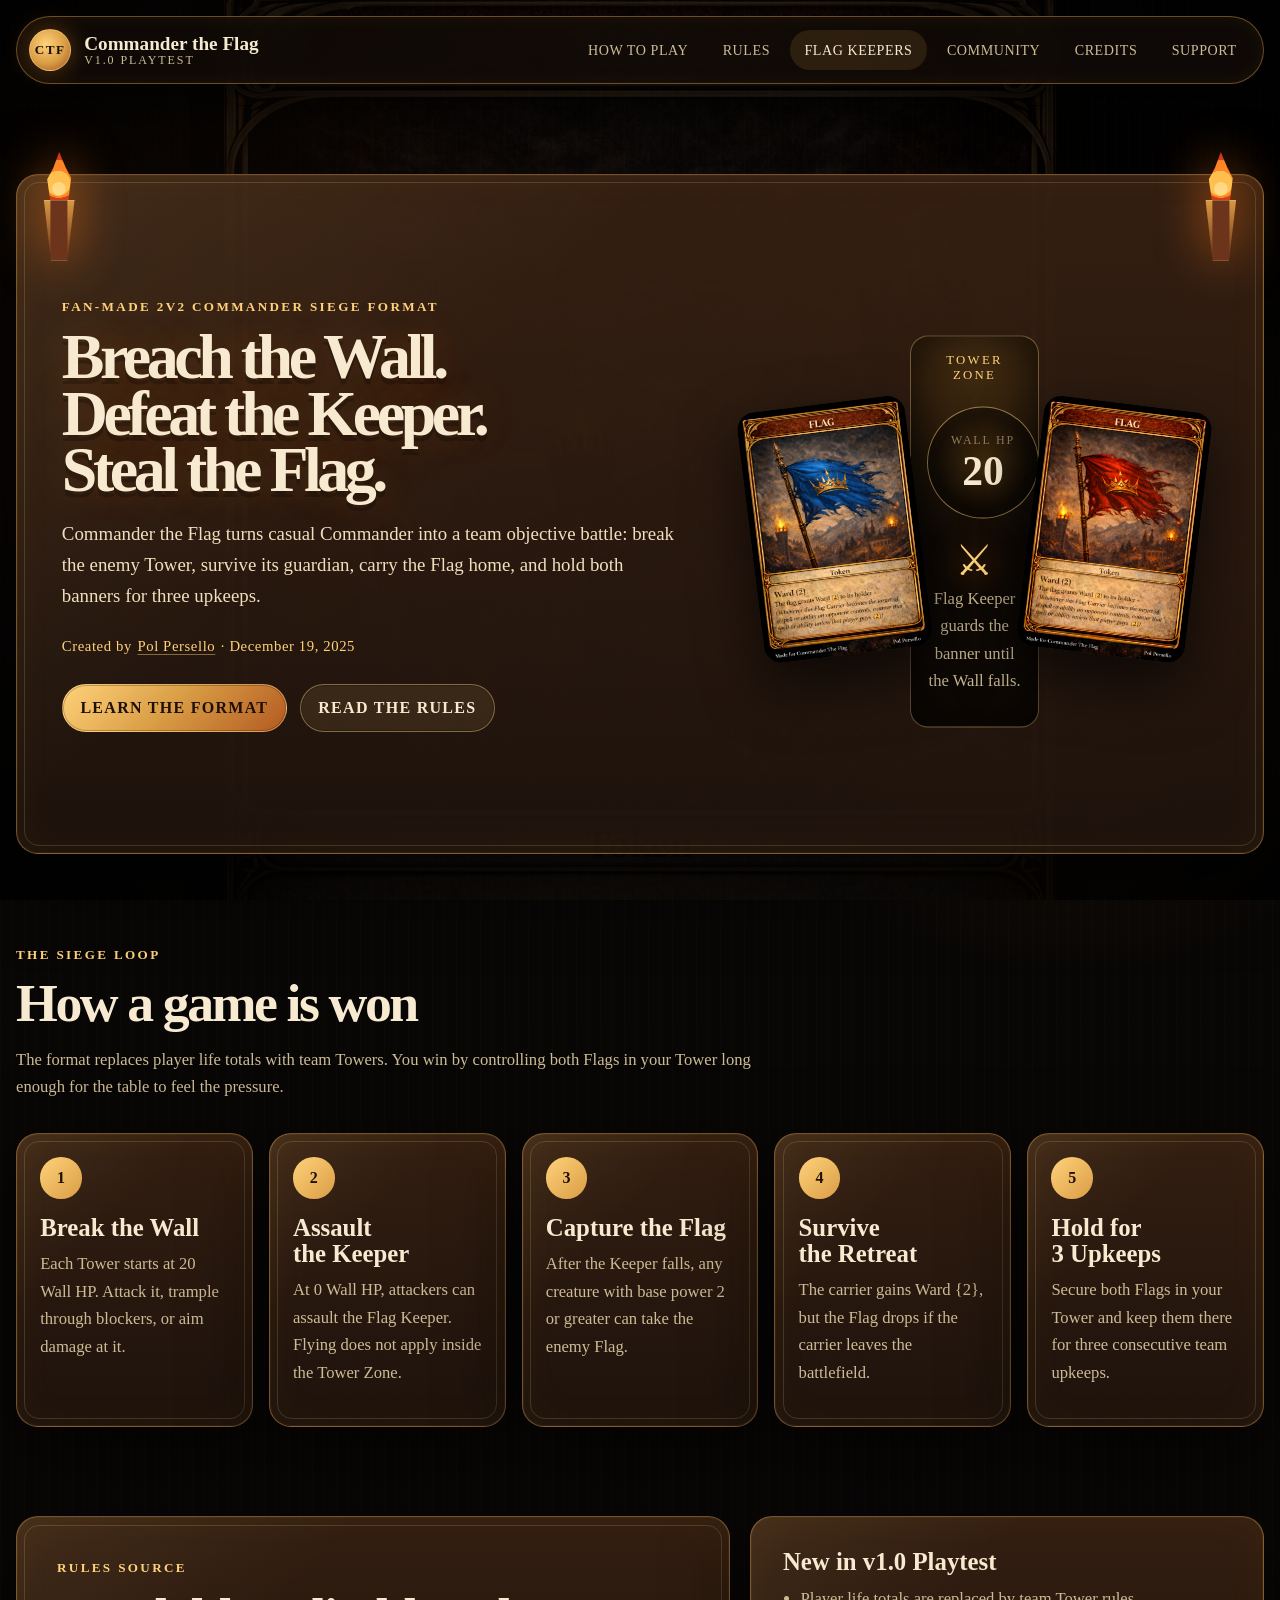
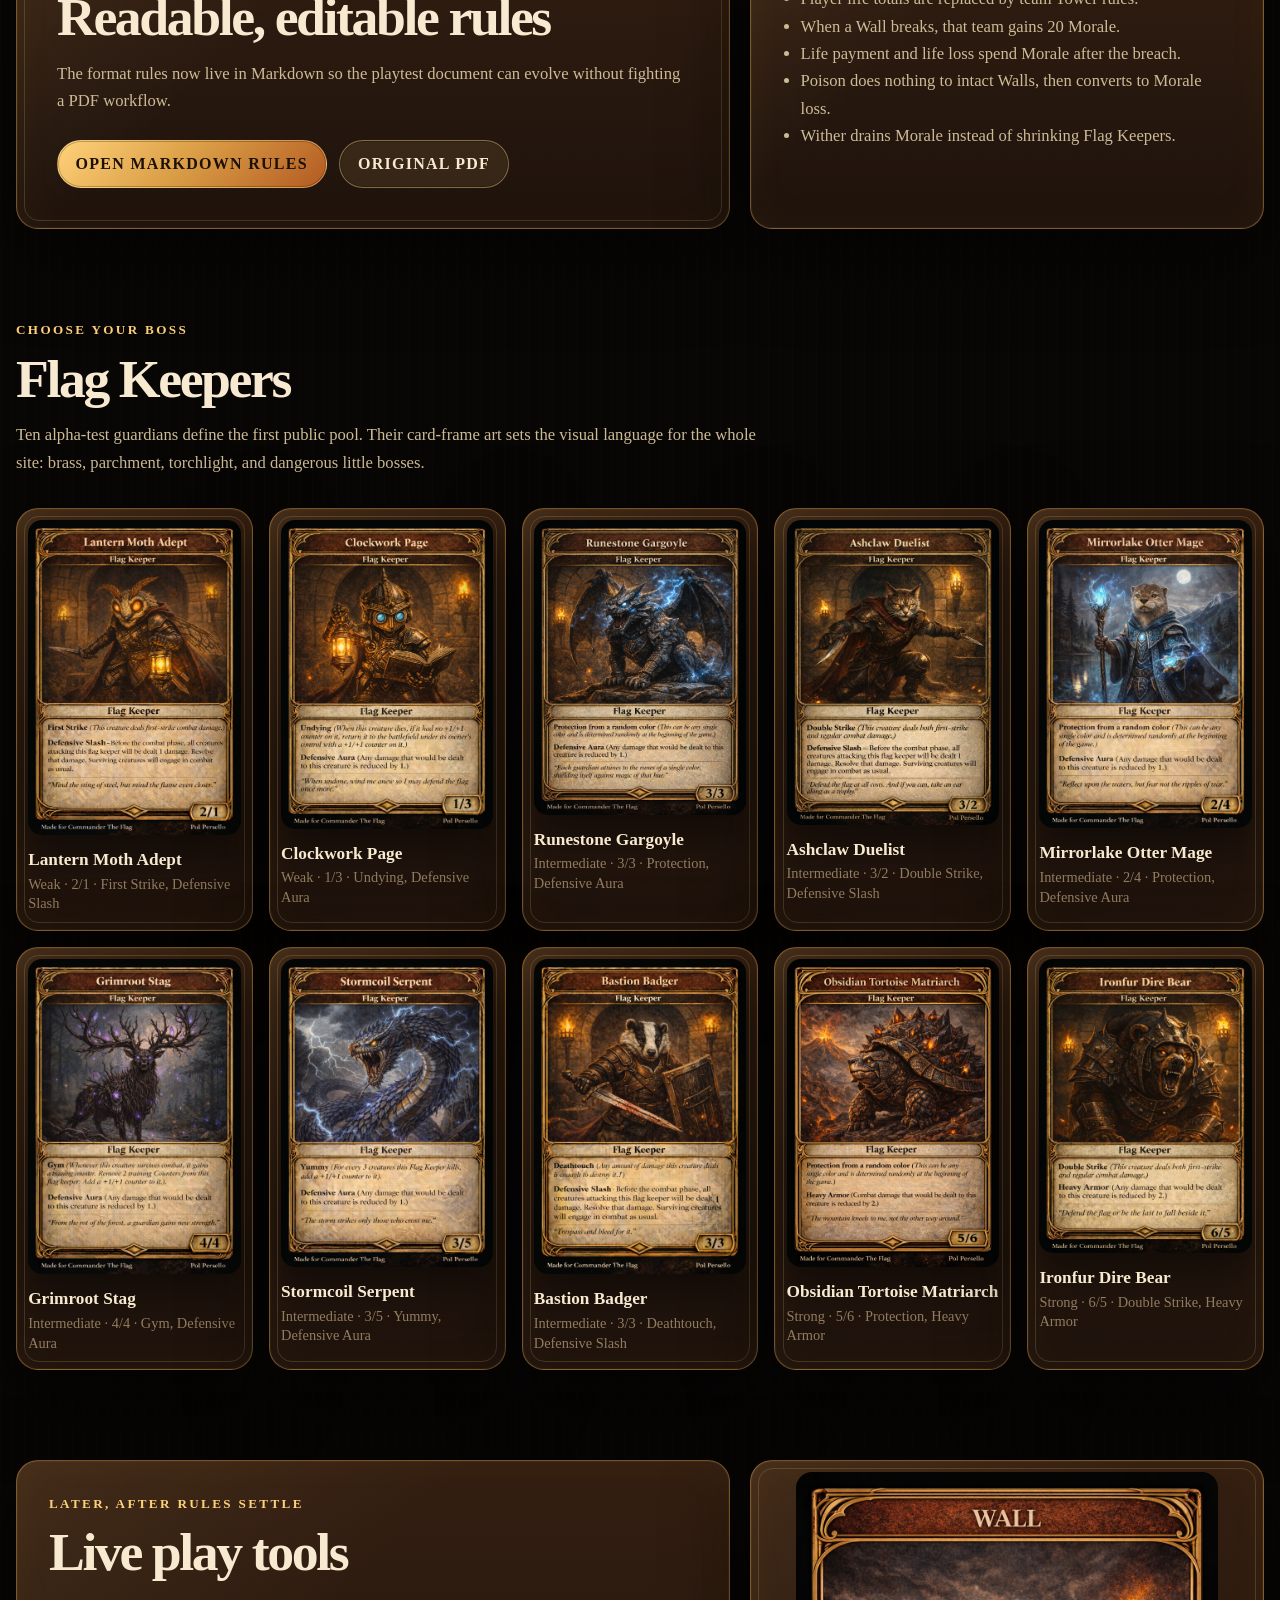
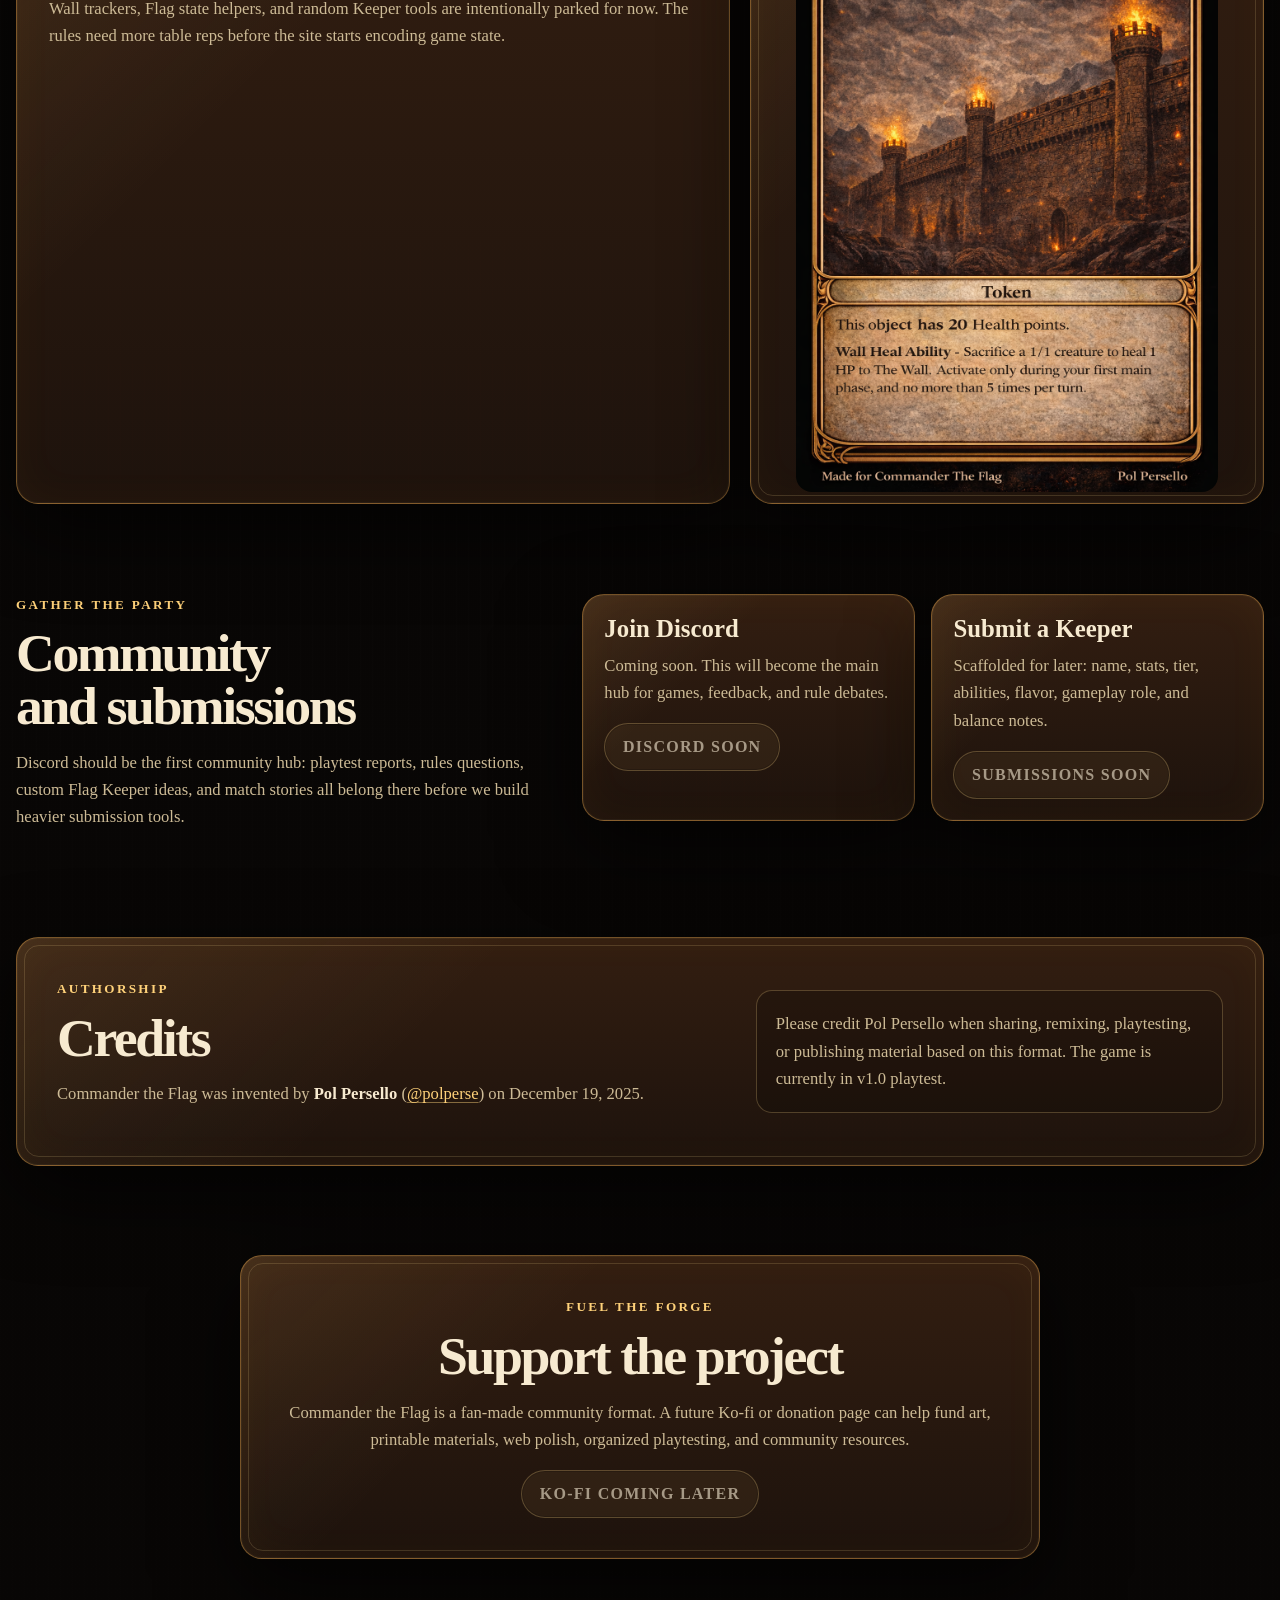
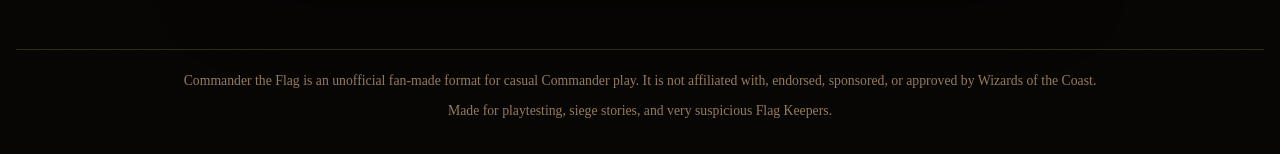
==== index.html @ e8c2be8b "Create Commander the Flag website Add the initial static site, editable playtest rules, and Flag Kee" ====
<!doctype html>
<html lang="en">
  <head>
    <meta charset="utf-8" />
    <meta name="viewport" content="width=device-width, initial-scale=1" />
    <meta
      name="description"
      content="Commander the Flag is a fan-made 2v2 Commander variant about breaching towers, defeating Flag Keepers, and stealing the enemy flag."
    />
    <meta name="author" content="Pol Persello" />
    <title>Commander the Flag</title>
    <link rel="stylesheet" href="styles.css" />
    <script type="application/ld+json">
      {
        "@context": "https://schema.org",
        "@type": "CreativeWork",
        "name": "Commander the Flag",
        "creator": {
          "@type": "Person",
          "name": "Pol Persello",
          "sameAs": "https://twitter.com/polperse"
        },
        "dateCreated": "2025-12-19",
        "description": "A fan-made 2v2 Commander variant about breaching towers, defeating Flag Keepers, and stealing the enemy flag."
      }
    </script>
  </head>
  <body>
    <div class="torch torch-left" aria-hidden="true">
      <span class="flame"></span>
      <span class="sconce"></span>
    </div>
    <div class="torch torch-right" aria-hidden="true">
      <span class="flame"></span>
      <span class="sconce"></span>
    </div>
    <div class="embers" aria-hidden="true">
      <span></span>
      <span></span>
      <span></span>
      <span></span>
      <span></span>
      <span></span>
    </div>

    <header class="site-header">
      <a class="brand" href="#top" aria-label="Commander the Flag home">
        <span class="brand-mark">CTF</span>
        <span>
          <strong>Commander the Flag</strong>
          <small>v1.0 Playtest</small>
        </span>
      </a>

      <button class="nav-toggle" type="button" aria-expanded="false" aria-controls="site-nav">
        Menu
      </button>

      <nav id="site-nav" class="site-nav" aria-label="Primary navigation">
        <a href="#how-to-play">How to Play</a>
        <a href="#rules">Rules</a>
        <a href="#keepers">Flag Keepers</a>
        <a href="#community">Community</a>
        <a href="#credits">Credits</a>
        <a href="#support">Support</a>
      </nav>
    </header>

    <main id="top">
      <section class="hero section-frame">
        <div class="hero-copy">
          <p class="eyebrow">Fan-made 2v2 Commander siege format</p>
          <h1>
            <span>Breach the Wall.</span>
            <span>Defeat the Keeper.</span>
            <span>Steal the Flag.</span>
          </h1>
          <p class="hero-lede">
            Commander the Flag turns casual Commander into a team objective battle:
            break the enemy Tower, survive its guardian, carry the Flag home, and
            hold both banners for three upkeeps.
          </p>
          <p class="hero-credit">
            Created by <a href="https://twitter.com/polperse">Pol Persello</a> · December 19, 2025
          </p>
          <div class="hero-actions">
            <a class="button primary" href="#how-to-play">Learn the Format</a>
            <a class="button" href="COMMANDER_THE_FLAG_RULES.md">Read the Rules</a>
          </div>
        </div>

        <div class="hero-table" aria-label="Commander the Flag table overview">
          <div class="flag-card blue">
            <img src="flag-keepers/Blue%20Flag.png" alt="Blue team flag token" />
          </div>
          <div class="tower-board">
            <span class="label">Tower Zone</span>
            <div class="wall-meter">
              <span>Wall HP</span>
              <strong>20</strong>
            </div>
            <div class="sigil">⚔</div>
            <p>Flag Keeper guards the banner until the Wall falls.</p>
          </div>
          <div class="flag-card red">
            <img src="flag-keepers/Red%20Flag.png" alt="Red team flag token" />
          </div>
        </div>
      </section>

      <section id="how-to-play" class="content-section">
        <div class="section-heading">
          <p class="eyebrow">The siege loop</p>
          <h2>How a game is won</h2>
          <p>
            The format replaces player life totals with team Towers. You win by
            controlling both Flags in your Tower long enough for the table to feel the pressure.
          </p>
        </div>

        <div class="quest-steps">
          <article>
            <span>1</span>
            <h3>Break the Wall</h3>
            <p>Each Tower starts at 20 Wall HP. Attack it, trample through blockers, or aim damage at it.</p>
          </article>
          <article>
            <span>2</span>
            <h3>Assault the Keeper</h3>
            <p>At 0 Wall HP, attackers can assault the Flag Keeper. Flying does not apply inside the Tower Zone.</p>
          </article>
          <article>
            <span>3</span>
            <h3>Capture the Flag</h3>
            <p>After the Keeper falls, any creature with base power 2 or greater can take the enemy Flag.</p>
          </article>
          <article>
            <span>4</span>
            <h3>Survive the Retreat</h3>
            <p>The carrier gains Ward {2}, but the Flag drops if the carrier leaves the battlefield.</p>
          </article>
          <article>
            <span>5</span>
            <h3>Hold for 3 Upkeeps</h3>
            <p>Secure both Flags in your Tower and keep them there for three consecutive team upkeeps.</p>
          </article>
        </div>
      </section>

      <section id="rules" class="content-section split-section">
        <div class="rules-panel section-frame">
          <p class="eyebrow">Rules source</p>
          <h2>Readable, editable rules</h2>
          <p>
            The format rules now live in Markdown so the playtest document can evolve without
            fighting a PDF workflow.
          </p>
          <div class="rule-links">
            <a class="button primary" href="COMMANDER_THE_FLAG_RULES.md">Open Markdown Rules</a>
            <a class="button" href="Commander_de_Flag_Reglamento_Oficial.docx.pdf">Original PDF</a>
          </div>
        </div>

        <div class="morale-panel">
          <h3>New in v1.0 Playtest</h3>
          <ul>
            <li>Player life totals are replaced by team Tower rules.</li>
            <li>When a Wall breaks, that team gains 20 Morale.</li>
            <li>Life payment and life loss spend Morale after the breach.</li>
            <li>Poison does nothing to intact Walls, then converts to Morale loss.</li>
            <li>Wither drains Morale instead of shrinking Flag Keepers.</li>
          </ul>
        </div>
      </section>

      <section id="keepers" class="content-section">
        <div class="section-heading">
          <p class="eyebrow">Choose your boss</p>
          <h2>Flag Keepers</h2>
          <p>
            Ten alpha-test guardians define the first public pool. Their card-frame art sets the visual
            language for the whole site: brass, parchment, torchlight, and dangerous little bosses.
          </p>
        </div>

        <div class="keeper-grid">
          <article class="keeper-card">
            <img src="flag-keepers/Lantern%20Moth.png" alt="Lantern Moth Adept card" />
            <h3>Lantern Moth Adept</h3>
            <p>Weak · 2/1 · First Strike, Defensive Slash</p>
          </article>
          <article class="keeper-card">
            <img src="flag-keepers/Clockwork%20Page.png" alt="Clockwork Page card" />
            <h3>Clockwork Page</h3>
            <p>Weak · 1/3 · Undying, Defensive Aura</p>
          </article>
          <article class="keeper-card">
            <img src="flag-keepers/Runestone%20Gargoyle.png" alt="Runestone Gargoyle card" />
            <h3>Runestone Gargoyle</h3>
            <p>Intermediate · 3/3 · Protection, Defensive Aura</p>
          </article>
          <article class="keeper-card">
            <img src="flag-keepers/Ashclaw%20Duelist.png" alt="Ashclaw Duelist card" />
            <h3>Ashclaw Duelist</h3>
            <p>Intermediate · 3/2 · Double Strike, Defensive Slash</p>
          </article>
          <article class="keeper-card">
            <img src="flag-keepers/Otter%20Mage.png" alt="Mirrorlake Otter Mage card" />
            <h3>Mirrorlake Otter Mage</h3>
            <p>Intermediate · 2/4 · Protection, Defensive Aura</p>
          </article>
          <article class="keeper-card">
            <img src="flag-keepers/Grimroot%20Stag.png" alt="Grimroot Stag card" />
            <h3>Grimroot Stag</h3>
            <p>Intermediate · 4/4 · Gym, Defensive Aura</p>
          </article>
          <article class="keeper-card">
            <img src="flag-keepers/Stormcoil%20Serpent.png" alt="Stormcoil Serpent card" />
            <h3>Stormcoil Serpent</h3>
            <p>Intermediate · 3/5 · Yummy, Defensive Aura</p>
          </article>
          <article class="keeper-card">
            <img src="flag-keepers/bastion%20Badger.png" alt="Bastion Badger card" />
            <h3>Bastion Badger</h3>
            <p>Intermediate · 3/3 · Deathtouch, Defensive Slash</p>
          </article>
          <article class="keeper-card">
            <img src="flag-keepers/Obsidian%20Tortoise.png" alt="Obsidian Tortoise Matriarch card" />
            <h3>Obsidian Tortoise Matriarch</h3>
            <p>Strong · 5/6 · Protection, Heavy Armor</p>
          </article>
          <article class="keeper-card">
            <img src="flag-keepers/Ironfur%20Bear.png" alt="Ironfur Dire Bear card" />
            <h3>Ironfur Dire Bear</h3>
            <p>Strong · 6/5 · Double Strike, Heavy Armor</p>
          </article>
        </div>
      </section>

      <section class="content-section split-section">
        <div class="coming-soon">
          <p class="eyebrow">Later, after rules settle</p>
          <h2>Live play tools</h2>
          <p>
            Wall trackers, Flag state helpers, and random Keeper tools are intentionally parked for
            now. The rules need more table reps before the site starts encoding game state.
          </p>
        </div>

        <div class="wall-art section-frame">
          <img src="flag-keepers/The%20Wall%20(print%202).png" alt="Wall token card" />
        </div>
      </section>

      <section id="community" class="content-section community-section">
        <div>
          <p class="eyebrow">Gather the party</p>
          <h2>Community and submissions</h2>
          <p>
            Discord should be the first community hub: playtest reports, rules questions, custom
            Flag Keeper ideas, and match stories all belong there before we build heavier submission tools.
          </p>
        </div>
        <div class="community-cards">
          <article>
            <h3>Join Discord</h3>
            <p>Coming soon. This will become the main hub for games, feedback, and rule debates.</p>
            <a class="button disabled" href="#" aria-disabled="true">Discord Soon</a>
          </article>
          <article>
            <h3>Submit a Keeper</h3>
            <p>Scaffolded for later: name, stats, tier, abilities, flavor, gameplay role, and balance notes.</p>
            <a class="button disabled" href="#" aria-disabled="true">Submissions Soon</a>
          </article>
        </div>
      </section>

      <section id="credits" class="content-section credits-section section-frame">
        <div>
          <p class="eyebrow">Authorship</p>
          <h2>Credits</h2>
          <p>
            Commander the Flag was invented by <strong>Pol Persello</strong>
            (<a href="https://twitter.com/polperse">@polperse</a>) on
            <time datetime="2025-12-19">December 19, 2025</time>.
          </p>
        </div>
        <p class="credit-note">
          Please credit Pol Persello when sharing, remixing, playtesting, or publishing material
          based on this format. The game is currently in v1.0 playtest.
        </p>
      </section>

      <section id="support" class="content-section support-section section-frame">
        <p class="eyebrow">Fuel the forge</p>
        <h2>Support the project</h2>
        <p>
          Commander the Flag is a fan-made community format. A future Ko-fi or donation page can help
          fund art, printable materials, web polish, organized playtesting, and community resources.
        </p>
        <a class="button disabled" href="#" aria-disabled="true">Ko-fi Coming Later</a>
      </section>
    </main>

    <footer class="site-footer">
      <p>
        Commander the Flag is an unofficial fan-made format for casual Commander play. It is not
        affiliated with, endorsed, sponsored, or approved by Wizards of the Coast.
      </p>
      <p>Made for playtesting, siege stories, and very suspicious Flag Keepers.</p>
    </footer>

    <script src="script.js"></script>
  </body>
</html>
---- styles.css ----
:root {
  color-scheme: dark;
  --bg: #090706;
  --bg-2: #160e0a;
  --ink: #f7ead0;
  --muted: #cdbb96;
  --faded: #917c5f;
  --gold: #d99d45;
  --gold-bright: #ffd27a;
  --copper: #9c4c22;
  --red: #9d1d18;
  --blue: #175493;
  --panel: rgba(33, 21, 14, 0.88);
  --panel-strong: rgba(54, 32, 18, 0.94);
  --line: rgba(236, 169, 77, 0.42);
  --shadow: rgba(0, 0, 0, 0.68);
  --radius: 22px;
  --max: 1280px;
}

* {
  box-sizing: border-box;
}

html {
  scroll-behavior: smooth;
}

body {
  margin: 0;
  min-height: 100vh;
  color: var(--ink);
  font-family:
    Georgia,
    "Times New Roman",
    serif;
  background:
    radial-gradient(circle at 18% 8%, rgba(171, 76, 24, 0.2), transparent 28rem),
    radial-gradient(circle at 84% 12%, rgba(244, 144, 35, 0.15), transparent 24rem),
    linear-gradient(180deg, rgba(8, 6, 5, 0.28), rgba(8, 6, 5, 0.94)),
    repeating-linear-gradient(
      90deg,
      rgba(255, 255, 255, 0.025) 0,
      rgba(255, 255, 255, 0.025) 1px,
      transparent 1px,
      transparent 12px
    ),
    var(--bg);
  overflow-x: hidden;
}

body::before {
  position: fixed;
  inset: 0;
  z-index: -3;
  pointer-events: none;
  content: "";
  background:
    linear-gradient(rgba(0, 0, 0, 0.4), rgba(0, 0, 0, 0.72)),
    url("flag-keepers/The%20Wall%20(print%202).png") center 12% / min(900px, 130vw) auto no-repeat;
  filter: saturate(0.75) contrast(1.1);
  opacity: 0.36;
}

body::after {
  position: fixed;
  inset: 0;
  z-index: -1;
  pointer-events: none;
  content: "";
  background:
    radial-gradient(circle at center, transparent 0, rgba(0, 0, 0, 0.15) 42%, rgba(0, 0, 0, 0.75) 100%),
    linear-gradient(transparent 0 96%, rgba(255, 188, 91, 0.03) 96% 100%);
  background-size: auto, 100% 7px;
  mix-blend-mode: multiply;
}

a {
  color: inherit;
}

img {
  display: block;
  max-width: 100%;
}

.site-header {
  position: sticky;
  top: 0;
  z-index: 20;
  display: flex;
  align-items: center;
  justify-content: space-between;
  gap: 1rem;
  width: min(var(--max), calc(100% - 2rem));
  margin: 1rem auto 0;
  padding: 0.75rem;
  border: 1px solid var(--line);
  border-radius: 999px;
  background: rgba(18, 11, 8, 0.82);
  box-shadow: 0 18px 55px var(--shadow), inset 0 0 18px rgba(255, 199, 101, 0.06);
  backdrop-filter: blur(16px);
}

.brand {
  display: inline-flex;
  align-items: center;
  gap: 0.8rem;
  min-width: max-content;
  text-decoration: none;
}

.brand-mark {
  display: grid;
  width: 2.65rem;
  height: 2.65rem;
  place-items: center;
  border: 1px solid rgba(255, 216, 132, 0.55);
  border-radius: 50%;
  color: #1b0e08;
  font-size: 0.82rem;
  font-weight: 900;
  letter-spacing: 0.12em;
  background: radial-gradient(circle at 40% 35%, var(--gold-bright), var(--gold) 55%, var(--copper));
  box-shadow: 0 0 22px rgba(232, 137, 35, 0.38);
}

.brand strong,
.brand small {
  display: block;
  line-height: 1.1;
}

.brand strong {
  font-size: clamp(1rem, 2vw, 1.2rem);
}

.brand small {
  color: var(--muted);
  font-size: 0.75rem;
  letter-spacing: 0.16em;
  text-transform: uppercase;
}

.site-nav {
  display: flex;
  align-items: center;
  gap: 0.35rem;
}

.site-nav a {
  padding: 0.72rem 0.9rem;
  border-radius: 999px;
  color: var(--muted);
  font-size: 0.88rem;
  letter-spacing: 0.04em;
  text-decoration: none;
  text-transform: uppercase;
  transition: 160ms ease;
}

.site-nav a:hover,
.site-nav a.is-active {
  color: var(--ink);
  background: rgba(217, 157, 69, 0.14);
}

.nav-toggle {
  display: none;
  border: 1px solid var(--line);
  border-radius: 999px;
  color: var(--ink);
  font: inherit;
  background: rgba(217, 157, 69, 0.12);
}

main {
  width: min(var(--max), calc(100% - 2rem));
  margin: 0 auto;
}

.content-section,
.hero {
  margin: clamp(3rem, 7vw, 6rem) 0;
}

.section-frame,
.keeper-card,
.quest-steps article,
.morale-panel,
.coming-soon,
.community-cards article {
  position: relative;
  border: 1px solid var(--line);
  border-radius: var(--radius);
  background:
    linear-gradient(135deg, rgba(255, 211, 132, 0.08), transparent 34%),
    linear-gradient(180deg, var(--panel-strong), var(--panel));
  box-shadow:
    0 26px 80px var(--shadow),
    inset 0 0 0 1px rgba(255, 243, 203, 0.04),
    inset 0 0 45px rgba(255, 166, 48, 0.04);
}

.section-frame::before,
.keeper-card::before,
.quest-steps article::before {
  position: absolute;
  inset: 0.45rem;
  pointer-events: none;
  content: "";
  border: 1px solid rgba(255, 220, 151, 0.16);
  border-radius: calc(var(--radius) - 0.45rem);
}

.hero {
  display: grid;
  grid-template-columns: minmax(0, 1.04fr) minmax(360px, 0.82fr);
  gap: clamp(2rem, 4vw, 3.25rem);
  min-height: min(680px, calc(100svh - 8rem));
  align-items: center;
  padding: clamp(1.5rem, 3.5vw, 3rem);
  overflow: hidden;
}

.eyebrow {
  margin: 0 0 0.75rem;
  color: var(--gold-bright);
  font-size: 0.82rem;
  font-weight: 700;
  letter-spacing: 0.18em;
  text-transform: uppercase;
}

h1,
h2,
h3,
p {
  margin-top: 0;
}

h1,
h2,
h3 {
  text-wrap: balance;
}

h1 {
  margin-bottom: 1.25rem;
  font-size: clamp(3.25rem, 5vw, 5.5rem);
  line-height: 0.88;
  letter-spacing: -0.07em;
  text-shadow: 0 6px 0 rgba(0, 0, 0, 0.22), 0 0 42px rgba(244, 132, 39, 0.22);
}

h1 span {
  display: block;
}

h2 {
  margin-bottom: 1rem;
  font-size: clamp(2rem, 4.2vw, 4.1rem);
  line-height: 0.98;
  letter-spacing: -0.045em;
}

h3 {
  margin-bottom: 0.6rem;
  font-size: clamp(1.2rem, 2vw, 1.55rem);
  line-height: 1.05;
}

p,
li {
  color: var(--muted);
  font-size: 1.04rem;
  line-height: 1.65;
}

.hero-lede {
  max-width: 42rem;
  color: #f0dfbd;
  font-size: clamp(1rem, 1.55vw, 1.18rem);
}

.hero-credit {
  display: inline-flex;
  flex-wrap: wrap;
  gap: 0.35rem;
  margin: 0.25rem 0 0;
  color: var(--gold-bright);
  font-size: 0.92rem;
  letter-spacing: 0.04em;
}

.hero-credit a,
.credits-section a,
.site-footer a {
  color: var(--gold-bright);
  text-decoration-color: rgba(255, 210, 122, 0.45);
  text-underline-offset: 0.18em;
}

.hero-actions,
.rule-links {
  display: flex;
  flex-wrap: wrap;
  gap: 0.8rem;
  margin-top: 1.6rem;
}

.button {
  display: inline-flex;
  align-items: center;
  justify-content: center;
  min-height: 3rem;
  padding: 0.82rem 1.1rem;
  border: 1px solid rgba(255, 218, 139, 0.38);
  border-radius: 999px;
  color: var(--ink);
  font-weight: 800;
  letter-spacing: 0.08em;
  text-decoration: none;
  text-transform: uppercase;
  background: rgba(255, 208, 120, 0.1);
  box-shadow: inset 0 0 0 1px rgba(0, 0, 0, 0.24);
  transition:
    transform 160ms ease,
    border-color 160ms ease,
    background 160ms ease;
}

.button:hover {
  transform: translateY(-2px);
  border-color: rgba(255, 224, 159, 0.72);
  background: rgba(255, 208, 120, 0.18);
}

.button.primary {
  color: #1c1008;
  background: linear-gradient(135deg, var(--gold-bright), var(--gold) 48%, #b35a22);
}

.button.disabled {
  cursor: not-allowed;
  opacity: 0.62;
}

.hero-table {
  display: grid;
  grid-template-columns: 0.84fr minmax(128px, 0.64fr) 0.84fr;
  gap: 0.6rem;
  align-items: center;
  perspective: 1000px;
  transform: translateY(1.1rem);
}

.flag-card {
  overflow: hidden;
  border-radius: 18px;
  box-shadow: 0 24px 60px rgba(0, 0, 0, 0.65);
  animation: cardFloat 5s ease-in-out infinite;
}

.flag-card img {
  width: 100%;
  filter: contrast(1.08) saturate(1.08);
}

.flag-card.blue {
  transform: rotate(-7deg) translateX(1.2rem);
}

.flag-card.red {
  transform: rotate(7deg) translateX(-1.2rem);
  animation-delay: -2s;
}

.tower-board {
  min-height: 20rem;
  padding: 1rem;
  border: 1px solid rgba(255, 214, 135, 0.32);
  border-radius: 18px;
  text-align: center;
  background:
    radial-gradient(circle at 50% 0, rgba(255, 167, 60, 0.24), transparent 13rem),
    rgba(10, 7, 5, 0.76);
  box-shadow: inset 0 0 50px rgba(0, 0, 0, 0.68);
}

.tower-board .label {
  display: inline-block;
  margin-bottom: 1.5rem;
  color: var(--gold-bright);
  font-size: 0.8rem;
  letter-spacing: 0.18em;
  text-transform: uppercase;
}

.wall-meter {
  display: grid;
  width: 7rem;
  height: 7rem;
  margin: 0 auto 1rem;
  place-items: center;
  border: 1px solid rgba(255, 212, 124, 0.55);
  border-radius: 50%;
  background:
    radial-gradient(circle, rgba(249, 167, 49, 0.18), transparent 60%),
    rgba(0, 0, 0, 0.4);
}

.wall-meter span,
.wall-meter strong {
  grid-area: 1 / 1;
}

.wall-meter span {
  transform: translateY(-1.35rem);
  color: var(--faded);
  font-size: 0.75rem;
  letter-spacing: 0.15em;
  text-transform: uppercase;
}

.wall-meter strong {
  transform: translateY(0.5rem);
  font-size: 2.6rem;
}

.sigil {
  color: var(--gold-bright);
  font-size: 2.7rem;
  filter: drop-shadow(0 0 16px rgba(255, 139, 36, 0.65));
  animation: sigilPulse 2.7s ease-in-out infinite;
}

.section-heading {
  max-width: 760px;
  margin-bottom: 2rem;
}

.quest-steps {
  display: grid;
  grid-template-columns: repeat(5, minmax(0, 1fr));
  gap: 1rem;
}

.quest-steps article {
  padding: 1.45rem;
}

.quest-steps span {
  display: grid;
  width: 2.6rem;
  height: 2.6rem;
  margin-bottom: 1rem;
  place-items: center;
  border-radius: 50%;
  color: #201008;
  font-weight: 900;
  background: linear-gradient(135deg, var(--gold-bright), var(--gold));
}

.split-section {
  display: grid;
  grid-template-columns: minmax(0, 1fr) minmax(280px, 0.72fr);
  gap: 1.25rem;
  align-items: stretch;
}

.rules-panel,
.support-section {
  padding: clamp(1.5rem, 4vw, 2.5rem);
}

.morale-panel,
.coming-soon {
  padding: clamp(1.35rem, 3vw, 2rem);
}

.morale-panel ul {
  margin: 0;
  padding-left: 1.1rem;
}

.keeper-grid {
  display: grid;
  grid-template-columns: repeat(5, minmax(0, 1fr));
  gap: 1rem;
}

.keeper-card {
  overflow: hidden;
  padding: 0.7rem 0.7rem 1rem;
  transform: translateZ(0);
  transition:
    transform 180ms ease,
    box-shadow 180ms ease,
    border-color 180ms ease;
}

.keeper-card:hover {
  transform: translateY(-7px);
  border-color: rgba(255, 217, 139, 0.72);
  box-shadow: 0 30px 90px rgba(0, 0, 0, 0.82), 0 0 26px rgba(255, 147, 38, 0.12);
}

.keeper-card img {
  width: 100%;
  border-radius: 14px;
  box-shadow: 0 18px 40px rgba(0, 0, 0, 0.5);
}

.keeper-card h3 {
  margin: 1rem 0 0.35rem;
  font-size: 1.08rem;
}

.keeper-card p {
  margin-bottom: 0;
  color: var(--faded);
  font-size: 0.9rem;
  line-height: 1.35;
}

.wall-art {
  padding: 0.7rem;
}

.wall-art img {
  max-height: 620px;
  margin: 0 auto;
  border-radius: 16px;
}

.community-section {
  display: grid;
  grid-template-columns: minmax(0, 0.8fr) minmax(320px, 1fr);
  gap: 1.25rem;
  align-items: start;
}

.community-cards {
  display: grid;
  grid-template-columns: repeat(2, minmax(0, 1fr));
  gap: 1rem;
}

.community-cards article {
  padding: 1.35rem;
}

.support-section {
  max-width: 800px;
  margin-inline: auto;
  text-align: center;
}

.credits-section {
  display: grid;
  grid-template-columns: minmax(0, 0.9fr) minmax(280px, 0.62fr);
  gap: 1.25rem;
  align-items: center;
  padding: clamp(1.5rem, 4vw, 2.5rem);
}

.credits-section strong {
  color: var(--ink);
}

.credit-note {
  margin: 0;
  padding: 1.2rem;
  border: 1px solid rgba(255, 218, 139, 0.24);
  border-radius: 16px;
  background: rgba(0, 0, 0, 0.18);
}

.site-footer {
  width: min(var(--max), calc(100% - 2rem));
  margin: 5rem auto 2rem;
  padding-top: 1.25rem;
  border-top: 1px solid rgba(255, 210, 122, 0.18);
  text-align: center;
}

.site-footer p {
  margin-bottom: 0.45rem;
  color: var(--faded);
  font-size: 0.86rem;
}

.torch {
  position: fixed;
  top: 9.5rem;
  z-index: 5;
  width: 4.2rem;
  height: 7rem;
  pointer-events: none;
  filter: drop-shadow(0 0 24px rgba(255, 123, 24, 0.65));
}

.torch-left {
  left: clamp(0.3rem, 2vw, 2rem);
}

.torch-right {
  right: clamp(0.3rem, 2vw, 2rem);
}

.flame {
  position: absolute;
  top: 0;
  left: 50%;
  width: 2.2rem;
  height: 3.4rem;
  transform: translateX(-50%);
  transform-origin: 50% 100%;
  border-radius: 50% 50% 46% 46%;
  background:
    radial-gradient(circle at 50% 68%, #fff4a8 0 16%, transparent 17%),
    radial-gradient(circle at 48% 58%, #ffd35f 0 34%, transparent 35%),
    radial-gradient(circle at 50% 50%, #ff8427 0 58%, transparent 59%),
    radial-gradient(circle at 50% 45%, #c52d12 0 78%, transparent 79%);
  clip-path: polygon(50% 0, 68% 28%, 84% 48%, 74% 100%, 50% 88%, 27% 100%, 16% 50%, 33% 30%);
  animation: flameFlicker 290ms infinite alternate;
}

.flame::after {
  position: absolute;
  inset: -2.4rem;
  content: "";
  border-radius: 50%;
  background: radial-gradient(circle, rgba(255, 142, 37, 0.32), transparent 62%);
  animation: glowPulse 1.2s ease-in-out infinite;
}

.sconce {
  position: absolute;
  top: 3rem;
  left: 50%;
  width: 3.2rem;
  height: 3.8rem;
  transform: translateX(-50%);
  border-radius: 0 0 1rem 1rem;
  background:
    linear-gradient(90deg, transparent 0 34%, #6d341c 34% 66%, transparent 66%),
    linear-gradient(180deg, #d89a44, #673018);
  box-shadow: inset 0 0 0 1px rgba(255, 221, 146, 0.28);
  clip-path: polygon(20% 0, 80% 0, 66% 100%, 34% 100%);
}

.embers {
  position: fixed;
  inset: 0;
  z-index: -1;
  pointer-events: none;
  overflow: hidden;
}

.embers span {
  position: absolute;
  bottom: -2rem;
  width: 0.28rem;
  height: 0.28rem;
  border-radius: 50%;
  background: #ffb148;
  box-shadow: 0 0 12px #ff8128;
  opacity: 0;
  animation: emberRise 8s linear infinite;
}

.embers span:nth-child(1) {
  left: 8%;
  animation-delay: 0s;
}

.embers span:nth-child(2) {
  left: 22%;
  animation-delay: -4s;
}

.embers span:nth-child(3) {
  left: 44%;
  animation-delay: -1.5s;
}

.embers span:nth-child(4) {
  left: 61%;
  animation-delay: -6s;
}

.embers span:nth-child(5) {
  left: 78%;
  animation-delay: -2.6s;
}

.embers span:nth-child(6) {
  left: 92%;
  animation-delay: -5.2s;
}

@keyframes flameFlicker {
  0% {
    transform: translateX(-50%) rotate(-2deg) scaleX(0.94) scaleY(1.04);
  }

  100% {
    transform: translateX(-50%) rotate(3deg) scaleX(1.08) scaleY(0.92);
  }
}

@keyframes glowPulse {
  0%,
  100% {
    opacity: 0.55;
    transform: scale(0.92);
  }

  50% {
    opacity: 0.85;
    transform: scale(1.08);
  }
}

@keyframes emberRise {
  0% {
    opacity: 0;
    transform: translate3d(0, 0, 0) scale(0.6);
  }

  12% {
    opacity: 0.8;
  }

  100% {
    opacity: 0;
    transform: translate3d(4rem, -105vh, 0) scale(1.4);
  }
}

@keyframes cardFloat {
  0%,
  100% {
    translate: 0 0;
  }

  50% {
    translate: 0 -0.7rem;
  }
}

@keyframes sigilPulse {
  0%,
  100% {
    opacity: 0.72;
    transform: scale(0.95);
  }

  50% {
    opacity: 1;
    transform: scale(1.04);
  }
}

@media (max-width: 1050px) {
  .split-section,
  .community-section,
  .credits-section {
    grid-template-columns: 1fr;
  }

  .quest-steps,
  .keeper-grid {
    grid-template-columns: repeat(2, minmax(0, 1fr));
  }
}

@media (max-width: 900px) {
  .hero {
    grid-template-columns: 1fr;
    min-height: auto;
    overflow: visible;
  }

  .hero-table {
    transform: none;
  }
}

@media (max-width: 760px) {
  .site-header {
    align-items: stretch;
    border-radius: 24px;
  }

  .nav-toggle {
    display: inline-flex;
    align-items: center;
    padding: 0.45rem 0.8rem;
  }

  .site-nav {
    position: absolute;
    top: calc(100% + 0.5rem);
    right: 0;
    display: none;
    min-width: 14rem;
    padding: 0.5rem;
    border: 1px solid var(--line);
    border-radius: 18px;
    background: rgba(18, 11, 8, 0.96);
    box-shadow: 0 20px 45px rgba(0, 0, 0, 0.55);
  }

  .site-nav.is-open {
    display: grid;
  }

  .site-nav a {
    display: block;
  }

  .hero-table {
    grid-template-columns: 1fr;
  }

  .flag-card.blue,
  .flag-card.red {
    transform: rotate(0);
  }

  .quest-steps,
  .keeper-grid,
  .community-cards {
    grid-template-columns: 1fr;
  }

  .torch {
    display: none;
  }
}

@media (prefers-reduced-motion: reduce) {
  *,
  *::before,
  *::after {
    scroll-behavior: auto !important;
    animation-duration: 0.01ms !important;
    animation-iteration-count: 1 !important;
    transition-duration: 0.01ms !important;
  }
}
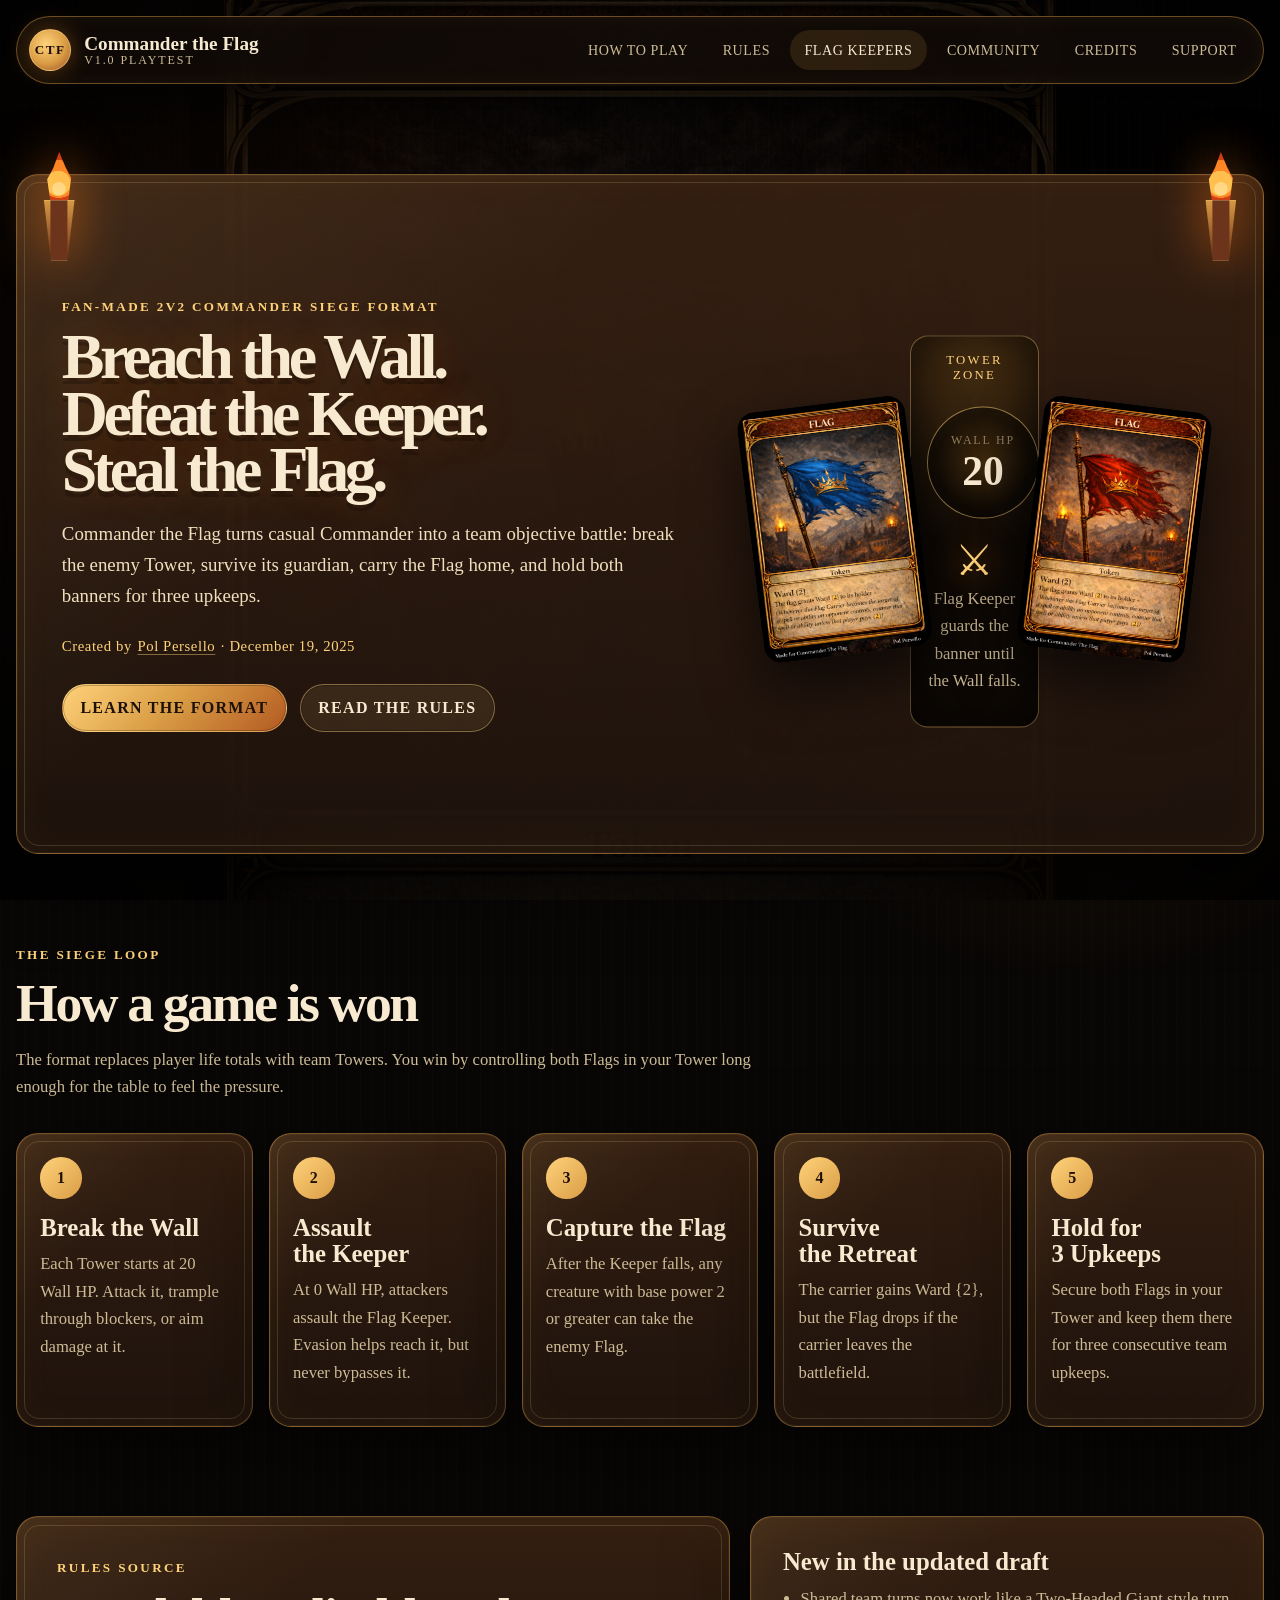
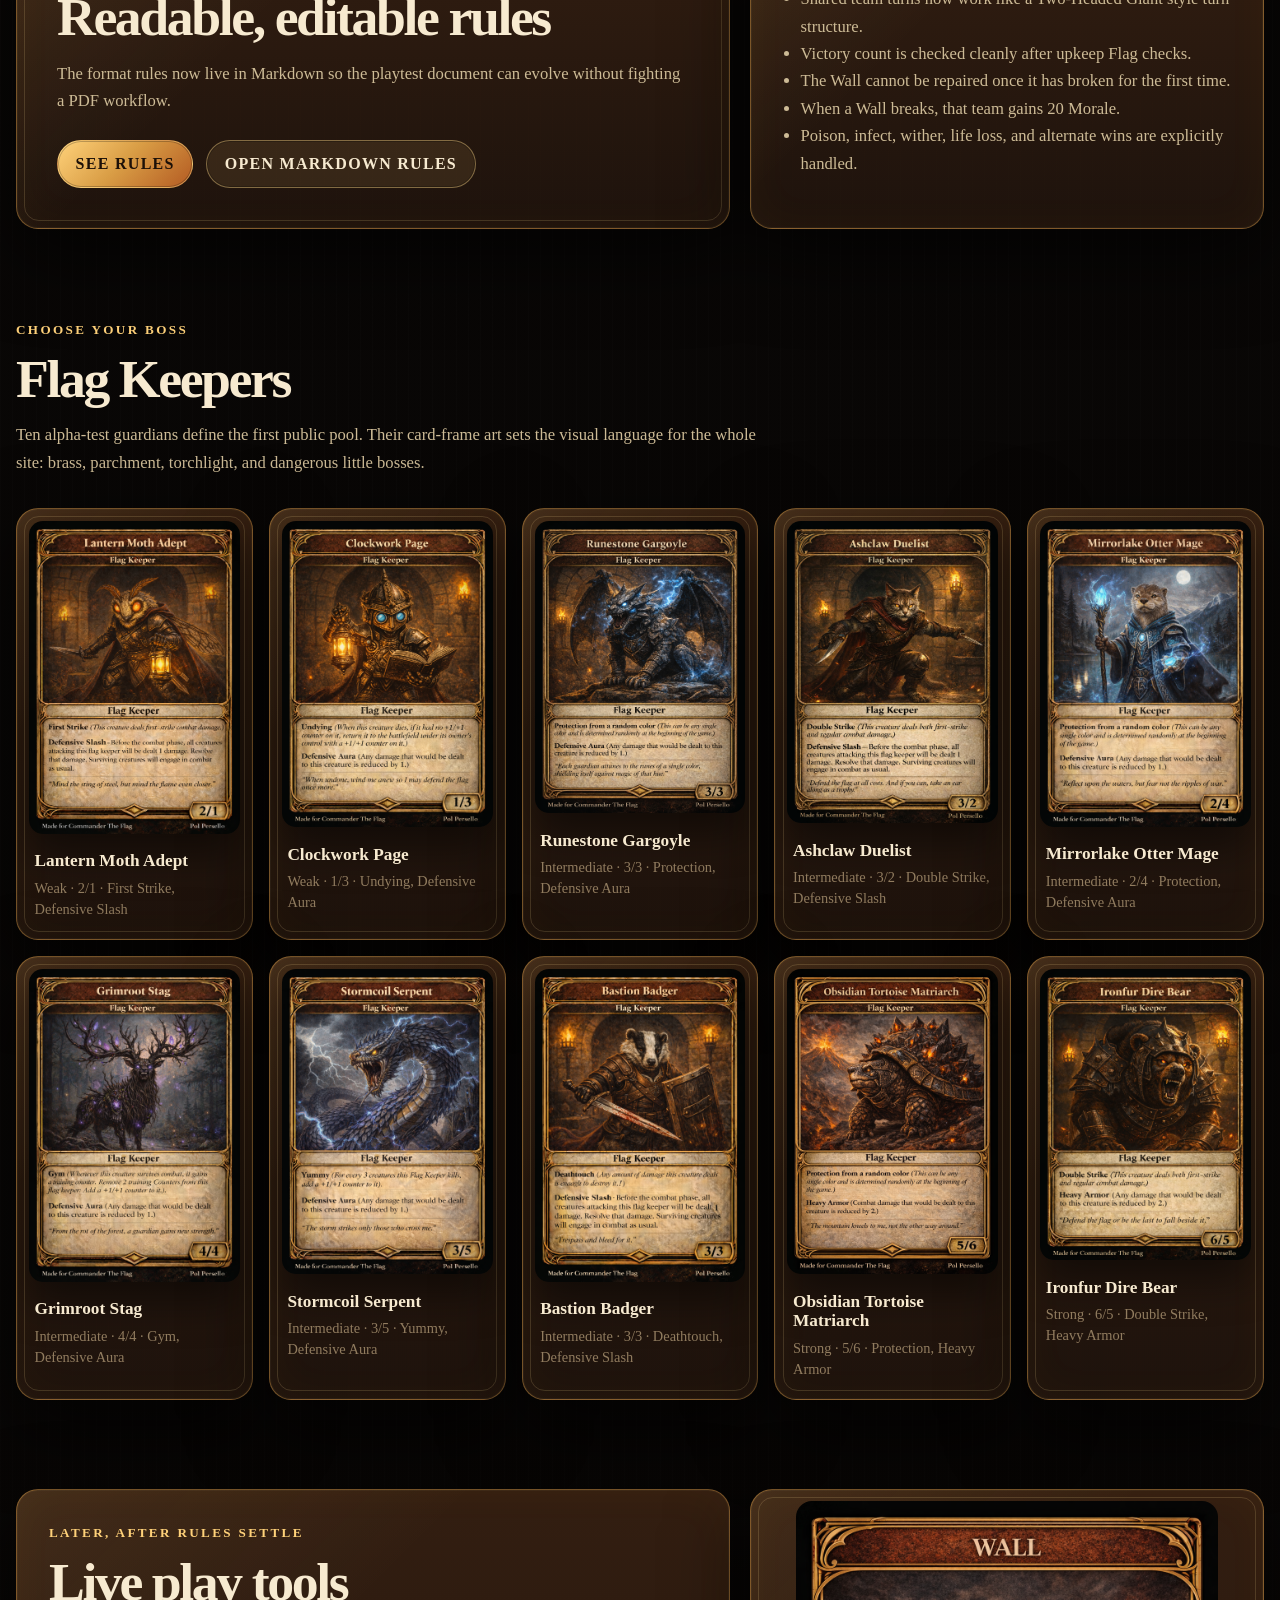
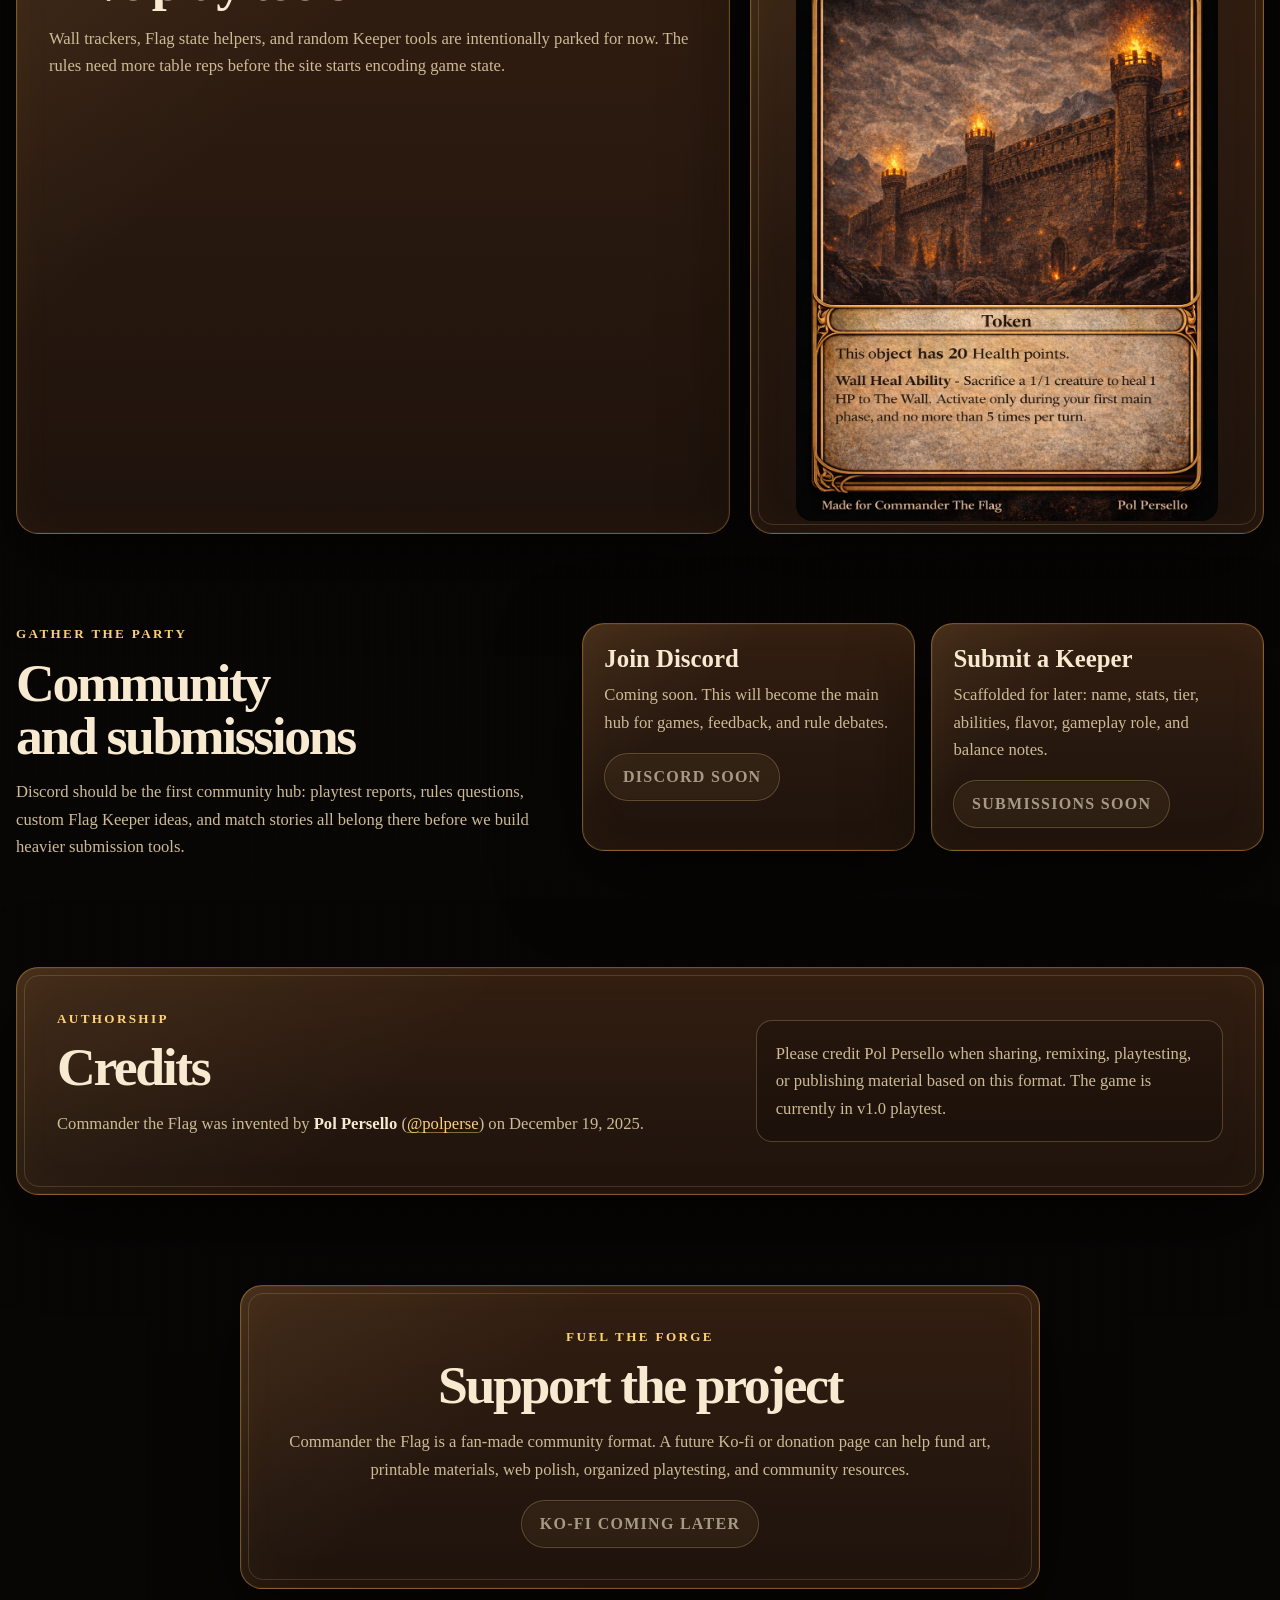
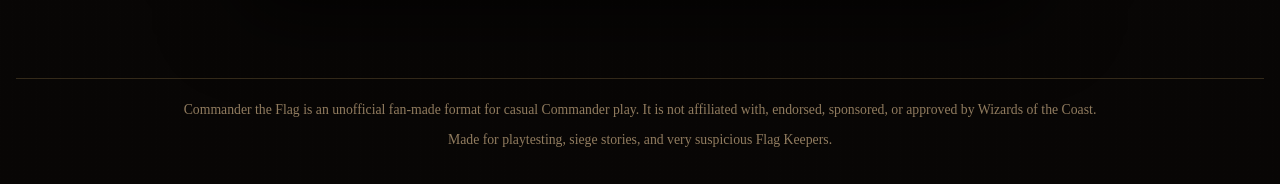
==== commit 08b4b6f1: "Add styled rules page Render the playtest rules as a themed web page while keeping Markdown as the s" ====
--- a/index.html
+++ b/index.html
@@ -85,7 +85,7 @@
           </p>
           <div class="hero-actions">
             <a class="button primary" href="#how-to-play">Learn the Format</a>
-            <a class="button" href="COMMANDER_THE_FLAG_RULES.md">Read the Rules</a>
+            <a class="button" href="rules.html">Read the Rules</a>
           </div>
         </div>
 
@@ -127,7 +127,7 @@
           <article>
             <span>2</span>
             <h3>Assault the Keeper</h3>
-            <p>At 0 Wall HP, attackers can assault the Flag Keeper. Flying does not apply inside the Tower Zone.</p>
+            <p>At 0 Wall HP, attackers assault the Flag Keeper. Evasion helps reach it, but never bypasses it.</p>
           </article>
           <article>
             <span>3</span>
@@ -156,19 +156,19 @@
             fighting a PDF workflow.
           </p>
           <div class="rule-links">
-            <a class="button primary" href="COMMANDER_THE_FLAG_RULES.md">Open Markdown Rules</a>
-            <a class="button" href="Commander_de_Flag_Reglamento_Oficial.docx.pdf">Original PDF</a>
+            <a class="button primary" href="rules.html">See Rules</a>
+            <a class="button" href="COMMANDER_THE_FLAG_RULES.md">Open Markdown Rules</a>
           </div>
         </div>
 
         <div class="morale-panel">
-          <h3>New in v1.0 Playtest</h3>
+          <h3>New in the updated draft</h3>
           <ul>
-            <li>Player life totals are replaced by team Tower rules.</li>
+            <li>Shared team turns now work like a Two-Headed Giant style turn structure.</li>
+            <li>Victory count is checked cleanly after upkeep Flag checks.</li>
+            <li>The Wall cannot be repaired once it has broken for the first time.</li>
             <li>When a Wall breaks, that team gains 20 Morale.</li>
-            <li>Life payment and life loss spend Morale after the breach.</li>
-            <li>Poison does nothing to intact Walls, then converts to Morale loss.</li>
-            <li>Wither drains Morale instead of shrinking Flag Keepers.</li>
+            <li>Poison, infect, wither, life loss, and alternate wins are explicitly handled.</li>
           </ul>
         </div>
       </section>
--- a/styles.css
+++ b/styles.css
@@ -492,7 +492,9 @@
 
 .keeper-card {
   overflow: hidden;
-  padding: 0.7rem 0.7rem 1rem;
+  display: flex;
+  flex-direction: column;
+  padding: 0.75rem 0.75rem 1.2rem;
   transform: translateZ(0);
   transition:
     transform 180ms ease,
@@ -513,15 +515,18 @@
 }
 
 .keeper-card h3 {
-  margin: 1rem 0 0.35rem;
+  margin: 1.1rem 0 0.45rem;
+  padding-inline: 0.35rem;
   font-size: 1.08rem;
+  line-height: 1.12;
 }
 
 .keeper-card p {
-  margin-bottom: 0;
+  margin: 0;
+  padding-inline: 0.35rem;
   color: var(--faded);
   font-size: 0.9rem;
-  line-height: 1.35;
+  line-height: 1.45;
 }
 
 .wall-art {
@@ -555,6 +560,129 @@
   max-width: 800px;
   margin-inline: auto;
   text-align: center;
+}
+
+.rules-hero {
+  max-width: 980px;
+  margin: clamp(3rem, 7vw, 6rem) auto 0;
+  padding: clamp(1.5rem, 4vw, 3.25rem);
+}
+
+.rules-hero h1 {
+  max-width: 8ch;
+}
+
+.rules-layout {
+  display: grid;
+  grid-template-columns: minmax(240px, 0.34fr) minmax(0, 1fr);
+  gap: 1.25rem;
+  align-items: start;
+}
+
+.rules-index {
+  position: sticky;
+  top: 6.8rem;
+  max-height: calc(100svh - 8rem);
+  padding: 1.25rem;
+  overflow: auto;
+}
+
+.rules-index::before,
+.rules-document::before {
+  display: none;
+}
+
+.rules-index nav {
+  display: grid;
+  gap: 0.35rem;
+}
+
+.rules-index a {
+  display: block;
+  padding: 0.48rem 0.6rem;
+  border-radius: 10px;
+  color: var(--muted);
+  font-size: 0.9rem;
+  line-height: 1.25;
+  text-decoration: none;
+  transition:
+    color 160ms ease,
+    background 160ms ease;
+}
+
+.rules-index a:hover {
+  color: var(--ink);
+  background: rgba(217, 157, 69, 0.12);
+}
+
+.rules-index .toc-level-3 {
+  margin-left: 0.75rem;
+  color: var(--faded);
+  font-size: 0.82rem;
+}
+
+.rules-index .toc-level-4 {
+  display: none;
+}
+
+.rules-document {
+  padding: clamp(1.5rem, 4vw, 3rem);
+}
+
+.rules-document h1 {
+  max-width: 100%;
+  margin-bottom: 0.65rem;
+  font-size: clamp(2.4rem, 5vw, 4.8rem);
+}
+
+.rules-document h2 {
+  margin-top: 2.5rem;
+  padding-top: 1.8rem;
+  border-top: 1px solid rgba(255, 210, 122, 0.18);
+  font-size: clamp(1.8rem, 3vw, 3rem);
+}
+
+.rules-document h1 + p,
+.rules-document h2:first-of-type {
+  margin-top: 0;
+  padding-top: 0;
+  border-top: 0;
+}
+
+.rules-document h3 {
+  margin-top: 1.8rem;
+  color: var(--gold-bright);
+}
+
+.rules-document h4 {
+  margin: 1.25rem 0 0.55rem;
+  color: var(--ink);
+  font-size: 1.1rem;
+}
+
+.rules-document ul,
+.rules-document ol {
+  margin: 0 0 1.1rem;
+  padding-left: 1.35rem;
+}
+
+.rules-document li + li {
+  margin-top: 0.35rem;
+}
+
+.rules-document code {
+  padding: 0.08rem 0.28rem;
+  border: 1px solid rgba(255, 210, 122, 0.18);
+  border-radius: 6px;
+  color: var(--gold-bright);
+  background: rgba(0, 0, 0, 0.22);
+}
+
+.rules-document hr {
+  height: 1px;
+  margin: 2rem 0;
+  border: 0;
+  background: linear-gradient(90deg, transparent, rgba(255, 210, 122, 0.28), transparent);
 }
 
 .credits-section {
@@ -767,8 +895,15 @@
 @media (max-width: 1050px) {
   .split-section,
   .community-section,
+  .rules-layout,
   .credits-section {
     grid-template-columns: 1fr;
+  }
+
+  .rules-index {
+    position: relative;
+    top: auto;
+    max-height: none;
   }
 
   .quest-steps,
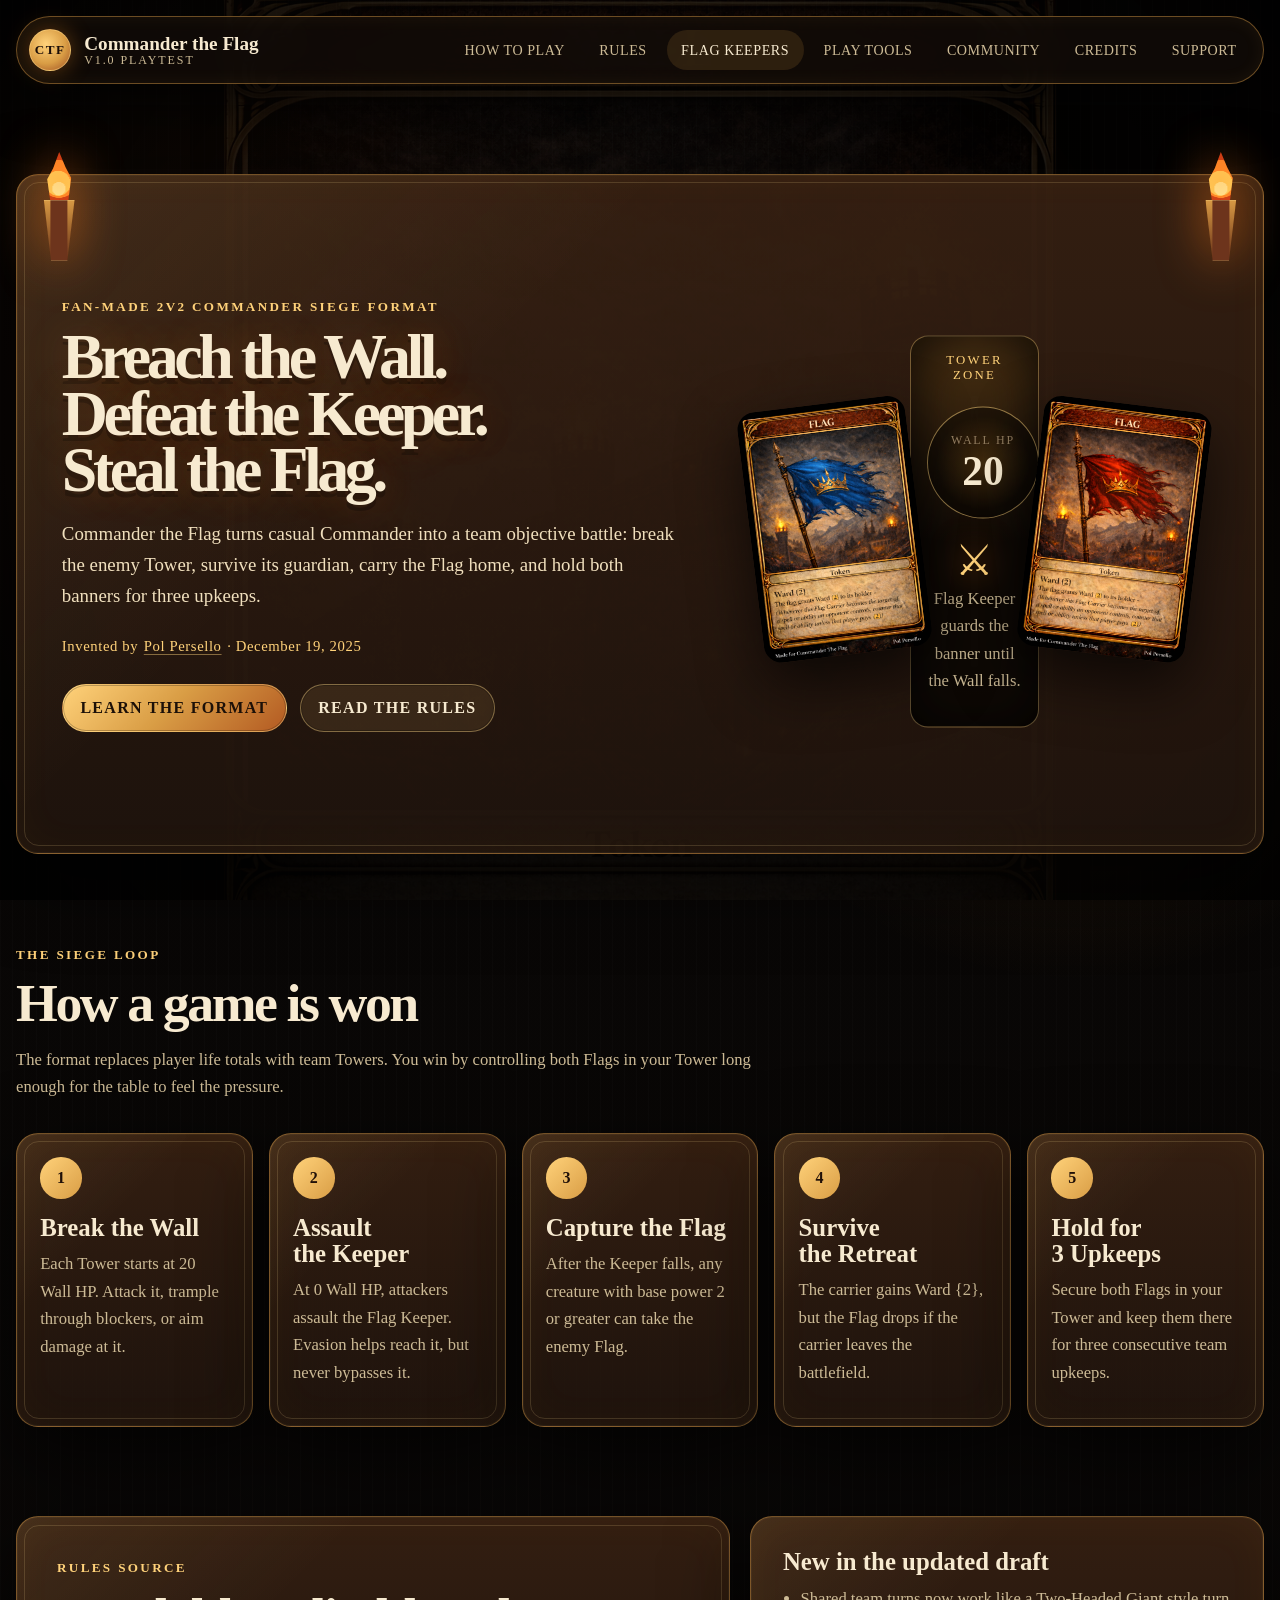
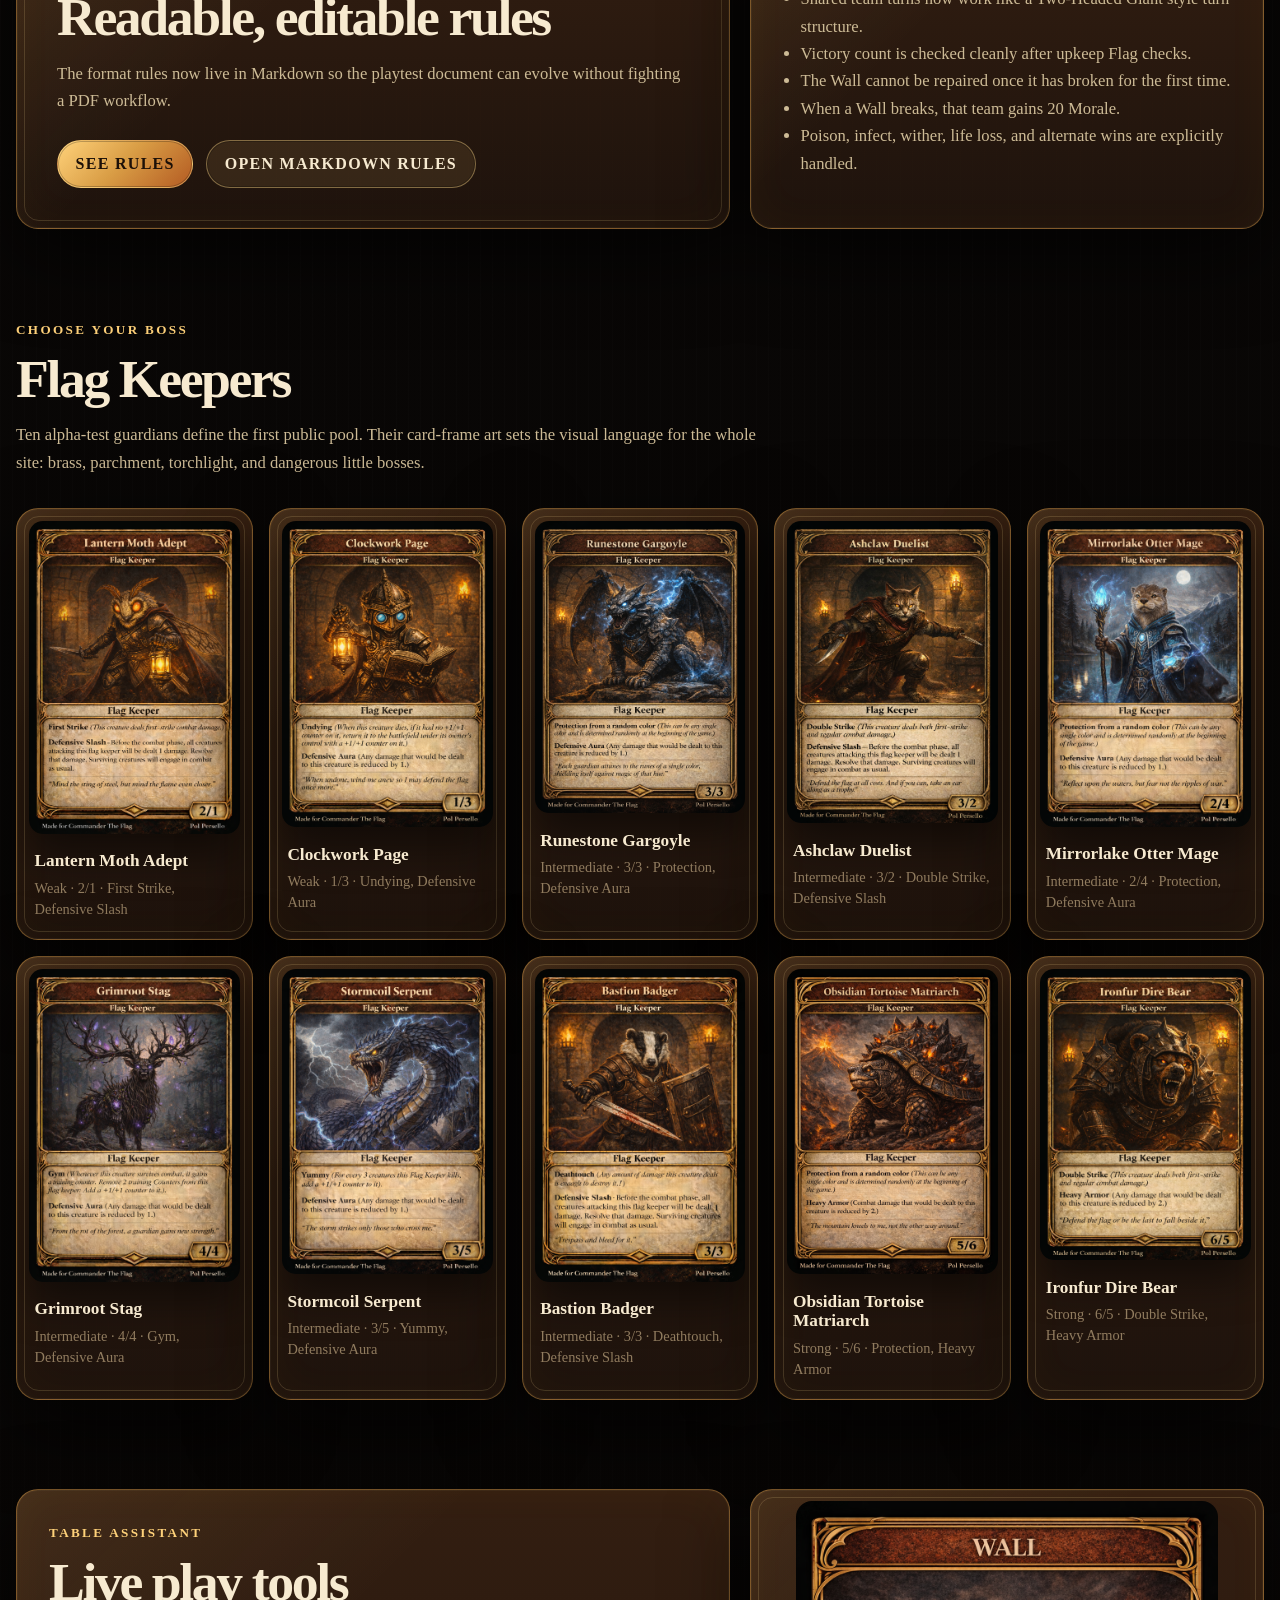
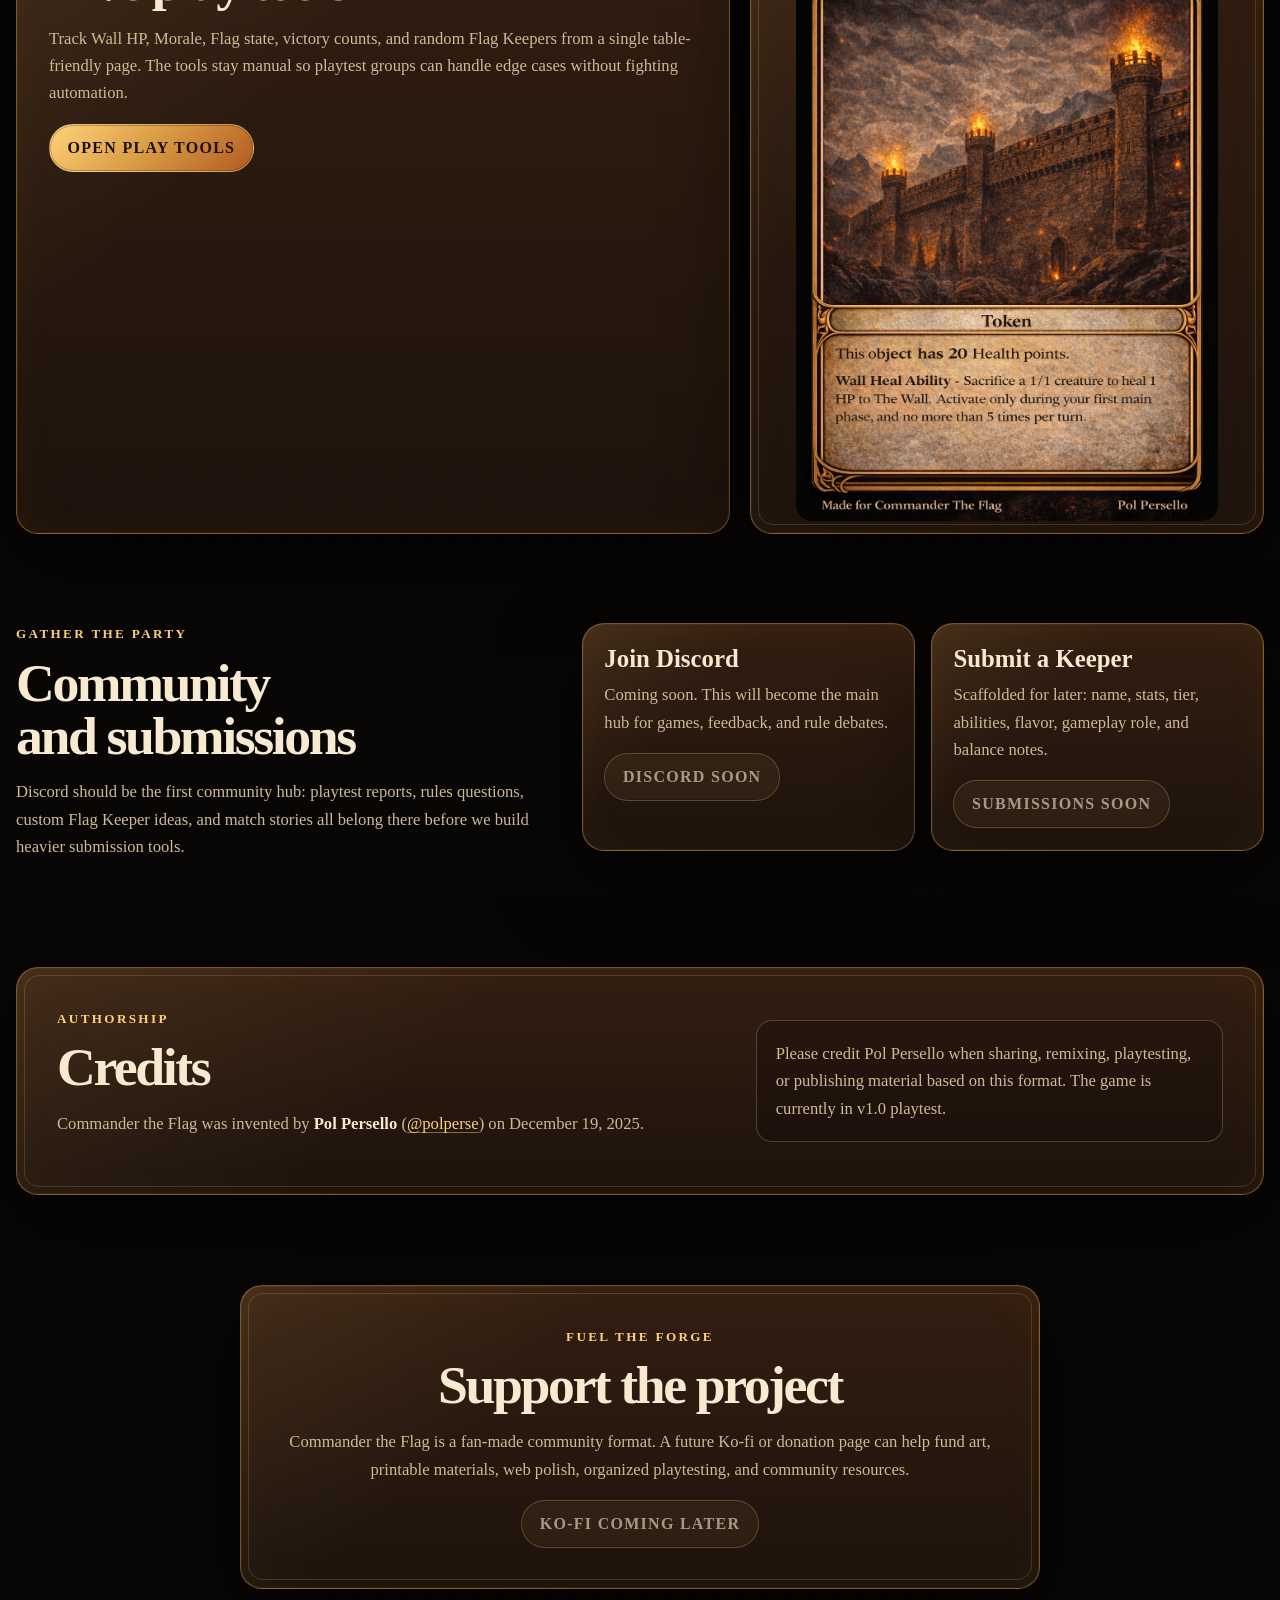
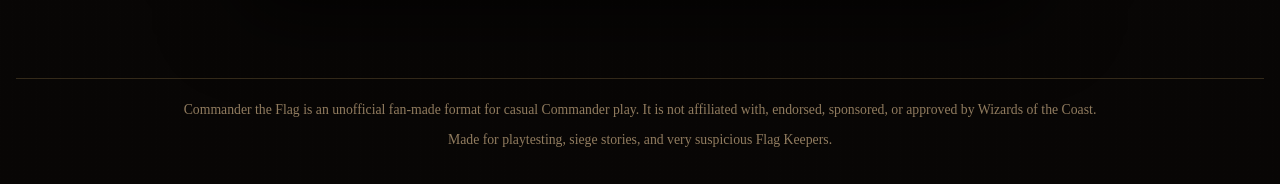
==== commit 1e96369f: "adding last changes" ====
--- a/index.html
+++ b/index.html
@@ -60,6 +60,7 @@
         <a href="#how-to-play">How to Play</a>
         <a href="#rules">Rules</a>
         <a href="#keepers">Flag Keepers</a>
+        <a href="tools.html">Play Tools</a>
         <a href="#community">Community</a>
         <a href="#credits">Credits</a>
         <a href="#support">Support</a>
@@ -81,7 +82,7 @@
             hold both banners for three upkeeps.
           </p>
           <p class="hero-credit">
-            Created by <a href="https://twitter.com/polperse">Pol Persello</a> · December 19, 2025
+            Invented by <a href="https://twitter.com/polperse">Pol Persello</a> · December 19, 2025
           </p>
           <div class="hero-actions">
             <a class="button primary" href="#how-to-play">Learn the Format</a>
@@ -239,12 +240,14 @@
 
       <section class="content-section split-section">
         <div class="coming-soon">
-          <p class="eyebrow">Later, after rules settle</p>
+          <p class="eyebrow">Table assistant</p>
           <h2>Live play tools</h2>
           <p>
-            Wall trackers, Flag state helpers, and random Keeper tools are intentionally parked for
-            now. The rules need more table reps before the site starts encoding game state.
-          </p>
+            Track Wall HP, Morale, Flag state, victory counts, and random Flag Keepers from a
+            single table-friendly page. The tools stay manual so playtest groups can handle edge
+            cases without fighting automation.
+          </p>
+          <a class="button primary" href="tools.html">Open Play Tools</a>
         </div>
 
         <div class="wall-art section-frame">
--- a/styles.css
+++ b/styles.css
@@ -20,6 +20,10 @@
 
 * {
   box-sizing: border-box;
+}
+
+[hidden] {
+  display: none !important;
 }
 
 html {
@@ -330,7 +334,7 @@
     background 160ms ease;
 }
 
-.button:hover {
+.button:hover:not(:disabled) {
   transform: translateY(-2px);
   border-color: rgba(255, 224, 159, 0.72);
   background: rgba(255, 208, 120, 0.18);
@@ -341,7 +345,8 @@
   background: linear-gradient(135deg, var(--gold-bright), var(--gold) 48%, #b35a22);
 }
 
-.button.disabled {
+.button.disabled,
+.button:disabled {
   cursor: not-allowed;
   opacity: 0.62;
 }
@@ -588,7 +593,11 @@
 }
 
 .rules-index::before,
-.rules-document::before {
+.rules-document::before,
+.tools-setup::before,
+.team-tracker::before,
+.upkeep-helper::before,
+.quick-reference::before {
   display: none;
 }
 
@@ -683,6 +692,397 @@
   margin: 2rem 0;
   border: 0;
   background: linear-gradient(90deg, transparent, rgba(255, 210, 122, 0.28), transparent);
+}
+
+.tools-hero h1 {
+  max-width: 7ch;
+}
+
+.tools-setup {
+  padding: clamp(1.5rem, 4vw, 2.5rem);
+}
+
+.keeper-tools-grid,
+.team-tools-grid {
+  display: grid;
+  grid-template-columns: repeat(2, minmax(0, 1fr));
+  gap: 1.25rem;
+}
+
+.keeper-assignment,
+.team-tracker,
+.upkeep-helper,
+.quick-reference {
+  position: relative;
+  border: 1px solid var(--line);
+  border-radius: var(--radius);
+  background:
+    linear-gradient(135deg, rgba(255, 211, 132, 0.07), transparent 34%),
+    linear-gradient(180deg, var(--panel-strong), var(--panel));
+  box-shadow:
+    0 26px 80px var(--shadow),
+    inset 0 0 0 1px rgba(255, 243, 203, 0.04),
+    inset 0 0 45px rgba(255, 166, 48, 0.04);
+}
+
+.keeper-assignment,
+.team-tracker,
+.upkeep-helper,
+.quick-reference {
+  padding: clamp(1.25rem, 3vw, 2rem);
+}
+
+.tool-panel-header {
+  display: flex;
+  align-items: flex-start;
+  justify-content: space-between;
+  gap: 1rem;
+  margin-bottom: 1.25rem;
+}
+
+.tool-panel-header .eyebrow {
+  margin-bottom: 0.35rem;
+}
+
+.small-button {
+  min-height: 2.45rem;
+  padding: 0.55rem 0.8rem;
+  font-size: 0.74rem;
+}
+
+.danger-button {
+  color: #ffd8b6;
+  border-color: rgba(255, 118, 72, 0.4);
+  background: rgba(125, 26, 16, 0.24);
+}
+
+.assigned-keeper {
+  display: grid;
+  grid-template-columns: minmax(115px, 0.42fr) minmax(0, 1fr);
+  gap: 1rem;
+  align-items: center;
+}
+
+.assigned-keeper img {
+  width: 100%;
+  border-radius: 14px;
+  box-shadow: 0 18px 40px rgba(0, 0, 0, 0.5);
+}
+
+.assigned-keeper h3,
+.assigned-keeper p {
+  margin-bottom: 0;
+}
+
+.team-red {
+  border-color: rgba(216, 75, 49, 0.48);
+}
+
+.team-blue {
+  border-color: rgba(74, 139, 216, 0.48);
+}
+
+.resource-grid {
+  display: grid;
+  grid-template-columns: repeat(auto-fit, minmax(9rem, 1fr));
+  gap: 0.75rem;
+  margin-bottom: 1.25rem;
+}
+
+.stat-tracker {
+  display: grid;
+  grid-template-columns: auto minmax(8rem, 12rem) auto;
+  gap: 0.75rem;
+  align-items: stretch;
+  justify-content: start;
+  margin-bottom: 1.25rem;
+}
+
+.resource-card {
+  min-height: 8rem;
+  padding: 1rem;
+  border: 1px solid rgba(255, 218, 139, 0.18);
+  border-radius: 16px;
+  background: rgba(0, 0, 0, 0.18);
+}
+
+.resource-card.stat-resource-card {
+  width: 100%;
+  min-height: auto;
+  padding: 0.78rem 0.9rem;
+}
+
+.resource-card span,
+.resource-card small {
+  display: block;
+  color: var(--faded);
+}
+
+.resource-card span {
+  font-size: 0.75rem;
+  font-weight: 800;
+  letter-spacing: 0.14em;
+  text-transform: uppercase;
+}
+
+.resource-card strong {
+  display: block;
+  margin: 0.25rem 0;
+  color: var(--ink);
+  font-size: clamp(2rem, 3.2vw, 3rem);
+  line-height: 0.95;
+  overflow-wrap: anywhere;
+}
+
+.resource-card .resource-text-value {
+  font-size: clamp(1.85rem, 3vw, 2.45rem);
+  line-height: 1;
+}
+
+.breach-banner {
+  display: flex;
+  flex-wrap: wrap;
+  gap: 0.35rem 0.55rem;
+  align-items: baseline;
+  width: fit-content;
+  margin-bottom: 0.85rem;
+  padding: 0.62rem 0.82rem;
+  border: 1px solid rgba(255, 218, 139, 0.2);
+  border-radius: 999px;
+  background: rgba(0, 0, 0, 0.18);
+}
+
+.breach-banner strong {
+  color: var(--gold-bright);
+  font-size: 1rem;
+  line-height: 1.15;
+}
+
+.breach-banner span {
+  color: var(--faded);
+  font-size: 0.92rem;
+  line-height: 1.2;
+}
+
+.compact-resource-card {
+  min-height: auto;
+  margin-bottom: 0.85rem;
+}
+
+.compact-resource-card strong {
+  font-size: clamp(1.6rem, 2.6vw, 2.35rem);
+}
+
+.stat-adjustments {
+  display: grid;
+  grid-template-columns: repeat(2, minmax(3.35rem, auto));
+  gap: 0.5rem;
+  align-content: center;
+}
+
+.stat-adjustments button,
+.button-row button,
+.input-action button {
+  min-height: 2.65rem;
+  padding: 0.55rem 0.85rem;
+  border: 1px solid rgba(255, 218, 139, 0.32);
+  border-radius: 999px;
+  color: var(--ink);
+  font: inherit;
+  font-weight: 800;
+  background: rgba(255, 208, 120, 0.1);
+  cursor: pointer;
+}
+
+.captured-turns-card {
+  display: flex;
+  flex-wrap: wrap;
+  align-items: baseline;
+  gap: 0.35rem 0.75rem;
+  margin-bottom: 0.85rem;
+  padding: 0.9rem 1rem;
+  border: 1px solid rgba(255, 218, 139, 0.22);
+  border-radius: 16px;
+  background: rgba(0, 0, 0, 0.18);
+}
+
+.captured-turns-card > span,
+.captured-turns-card small {
+  color: var(--faded);
+}
+
+.captured-turns-card > span {
+  flex-basis: 100%;
+  font-size: 0.75rem;
+  font-weight: 800;
+  letter-spacing: 0.14em;
+  text-transform: uppercase;
+}
+
+.captured-turns-card strong {
+  display: inline-flex;
+  align-items: baseline;
+  color: var(--ink);
+  font-size: clamp(2rem, 4vw, 3.15rem);
+  line-height: 0.95;
+}
+
+.captured-turns-card small {
+  font-size: 0.92rem;
+}
+
+.captured-turns-card.is-complete {
+  border-color: rgba(255, 118, 72, 0.64);
+  animation: dangerPulse 900ms ease-in-out infinite alternate;
+}
+
+.victory-message {
+  margin: 0.95rem 0 0;
+  padding: 0.95rem 1rem;
+  border: 1px solid rgba(255, 118, 72, 0.58);
+  border-radius: 16px;
+  color: #ffe6c8;
+  font-size: clamp(1.1rem, 2vw, 1.35rem);
+  font-weight: 900;
+  line-height: 1.25;
+  background:
+    radial-gradient(circle at 14% 50%, rgba(255, 118, 72, 0.24), transparent 8rem),
+    rgba(125, 26, 16, 0.32);
+  box-shadow: 0 0 32px rgba(183, 39, 25, 0.24);
+  animation: victoryEntrance 320ms ease-out both;
+}
+
+.blood-value {
+  color: #b72719 !important;
+  text-shadow: 0 0 18px rgba(183, 39, 25, 0.45);
+}
+
+.resource-card small {
+  font-size: 0.82rem;
+  line-height: 1.3;
+}
+
+.control-group {
+  margin-top: 1.25rem;
+  padding-top: 1.25rem;
+  border-top: 1px solid rgba(255, 210, 122, 0.16);
+}
+
+.control-group h3 {
+  margin-bottom: 0.85rem;
+}
+
+.button-row {
+  display: flex;
+  flex-wrap: wrap;
+  gap: 0.6rem;
+}
+
+.stat-adjustments button:disabled,
+.button-row button:disabled {
+  cursor: not-allowed;
+  opacity: 0.42;
+}
+
+.stat-adjustments button:hover,
+.button-row button:hover,
+.input-action button:hover {
+  border-color: rgba(255, 224, 159, 0.72);
+  background: rgba(255, 208, 120, 0.18);
+}
+
+.input-action {
+  display: grid;
+  grid-template-columns: minmax(0, 1fr) auto;
+  gap: 0.75rem;
+  align-items: end;
+  margin-bottom: 0.75rem;
+}
+
+.input-action label {
+  display: grid;
+  gap: 0.35rem;
+  color: var(--muted);
+  font-size: 0.92rem;
+}
+
+.input-action input,
+.control-group select {
+  width: 100%;
+  min-height: 2.65rem;
+  border: 1px solid rgba(255, 218, 139, 0.28);
+  border-radius: 12px;
+  color: var(--ink);
+  font: inherit;
+  background: rgba(0, 0, 0, 0.22);
+}
+
+.input-action input {
+  padding: 0.45rem 0.65rem;
+}
+
+.control-group select {
+  padding: 0.55rem 0.65rem;
+}
+
+.state-toggle {
+  display: grid;
+  grid-template-columns: repeat(3, minmax(0, 1fr));
+  gap: 0.25rem;
+  padding: 0.35rem;
+  border: 1px solid rgba(255, 218, 139, 0.28);
+  border-radius: 999px;
+  background: rgba(0, 0, 0, 0.2);
+}
+
+.state-toggle button {
+  min-height: 2.75rem;
+  border: 0;
+  border-radius: 999px;
+  color: var(--muted);
+  font: inherit;
+  font-size: 0.82rem;
+  font-weight: 900;
+  letter-spacing: 0.06em;
+  text-transform: uppercase;
+  background: transparent;
+  cursor: pointer;
+  transition:
+    color 160ms ease,
+    background 160ms ease,
+    box-shadow 160ms ease;
+}
+
+.state-toggle button.is-active {
+  color: #1c1008;
+  background: linear-gradient(135deg, var(--gold-bright), var(--gold) 52%, #b35a22);
+  box-shadow: 0 0 20px rgba(255, 173, 64, 0.18);
+}
+
+.modifier-callout {
+  margin: -0.35rem 0 0;
+  padding: 0.85rem;
+  border: 1px solid rgba(255, 218, 139, 0.18);
+  border-radius: 14px;
+  color: var(--gold-bright);
+  background: rgba(0, 0, 0, 0.18);
+}
+
+.tool-note {
+  margin: 0 0 0.85rem;
+  color: var(--faded);
+  font-size: 0.92rem;
+}
+
+.checklist,
+.quick-reference ul {
+  margin: 0;
+  padding-left: 1.25rem;
+}
+
+.checklist li + li,
+.quick-reference li + li {
+  margin-top: 0.55rem;
 }
 
 .credits-section {
@@ -892,10 +1292,34 @@
   }
 }
 
+@keyframes dangerPulse {
+  from {
+    box-shadow: 0 0 0 rgba(183, 39, 25, 0);
+  }
+
+  to {
+    box-shadow: 0 0 28px rgba(183, 39, 25, 0.34);
+  }
+}
+
+@keyframes victoryEntrance {
+  from {
+    opacity: 0;
+    transform: translateY(0.45rem) scale(0.98);
+  }
+
+  to {
+    opacity: 1;
+    transform: translateY(0) scale(1);
+  }
+}
+
 @media (max-width: 1050px) {
   .split-section,
   .community-section,
   .rules-layout,
+  .keeper-tools-grid,
+  .team-tools-grid,
   .credits-section {
     grid-template-columns: 1fr;
   }
@@ -972,8 +1396,30 @@
     grid-template-columns: 1fr;
   }
 
+  .assigned-keeper,
+  .resource-grid,
+  .input-action,
+  .state-toggle {
+    grid-template-columns: 1fr;
+    border-radius: 18px;
+  }
+
+  .stat-adjustments {
+    grid-template-columns: repeat(2, minmax(0, 1fr));
+  }
+
+  .state-toggle button {
+    border-radius: 14px;
+  }
+
   .torch {
     display: none;
+  }
+}
+
+@media (max-width: 520px) {
+  .stat-tracker {
+    grid-template-columns: 1fr;
   }
 }
 
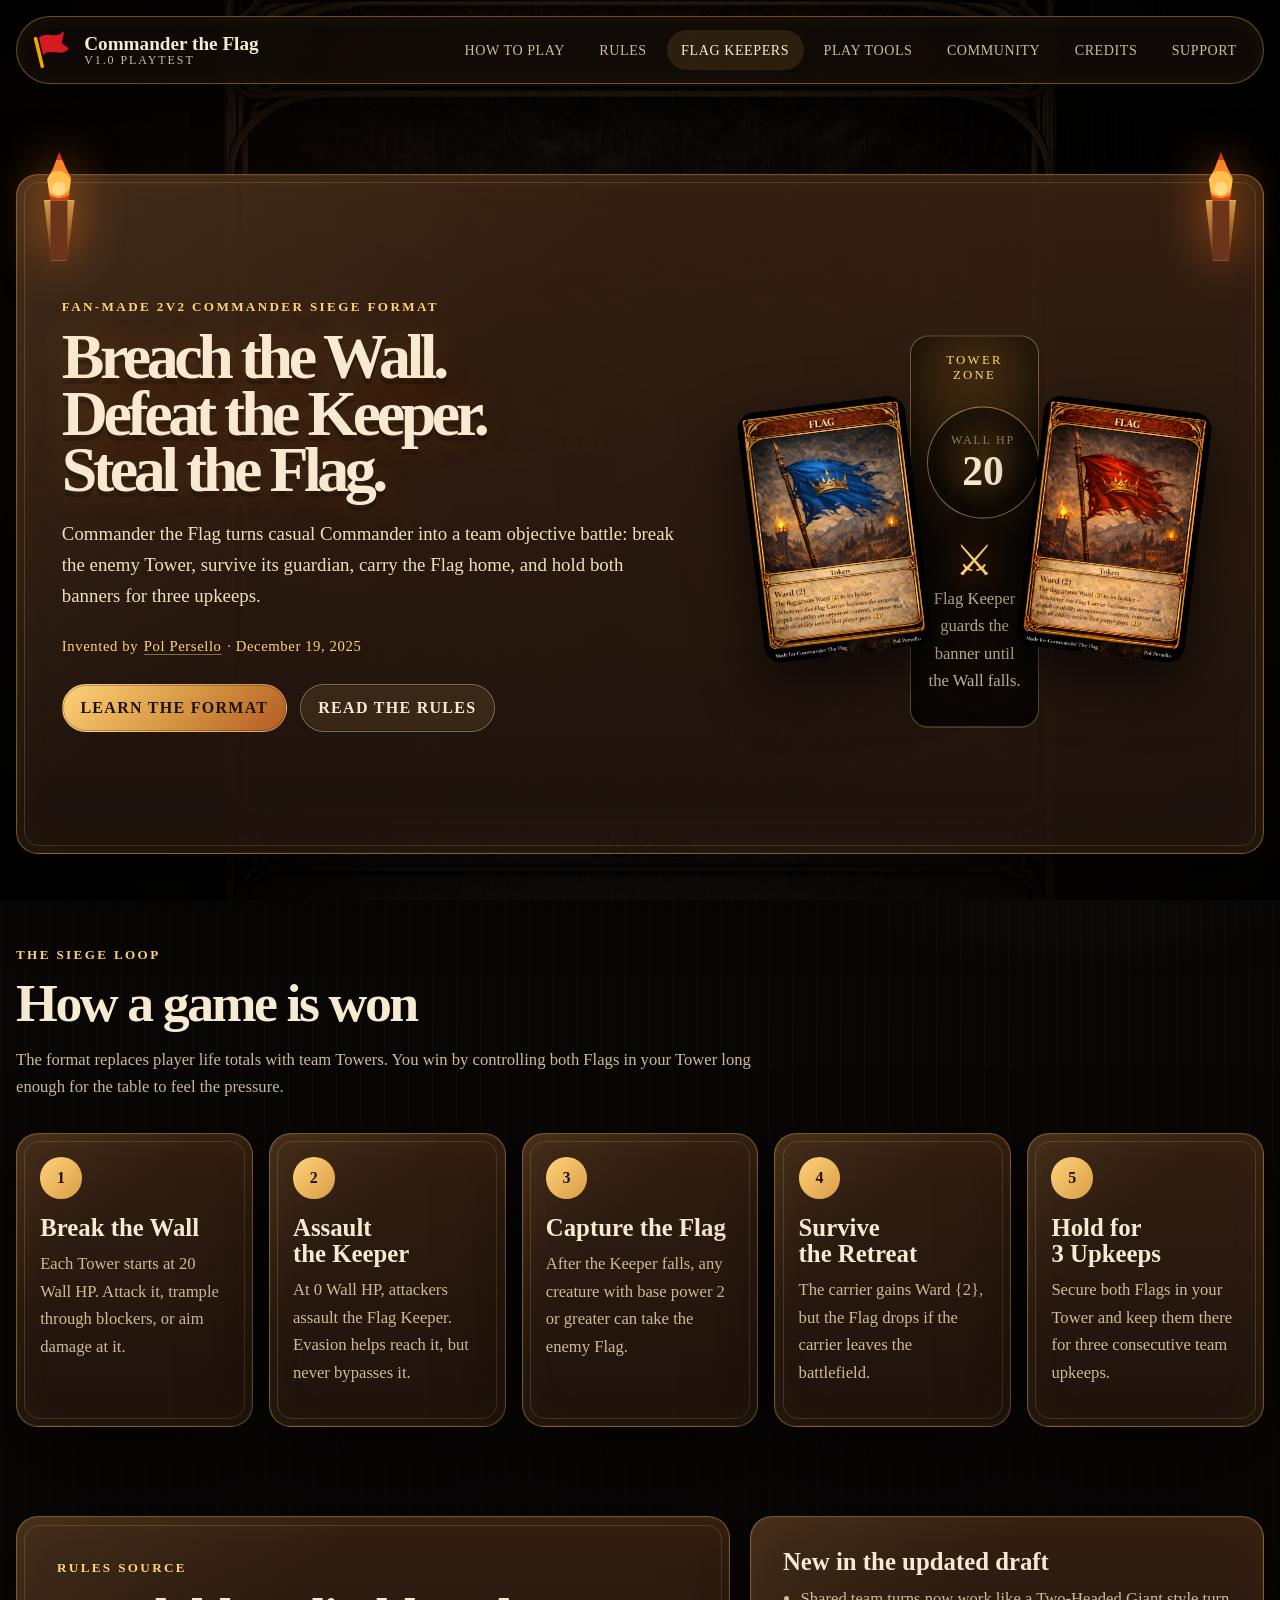
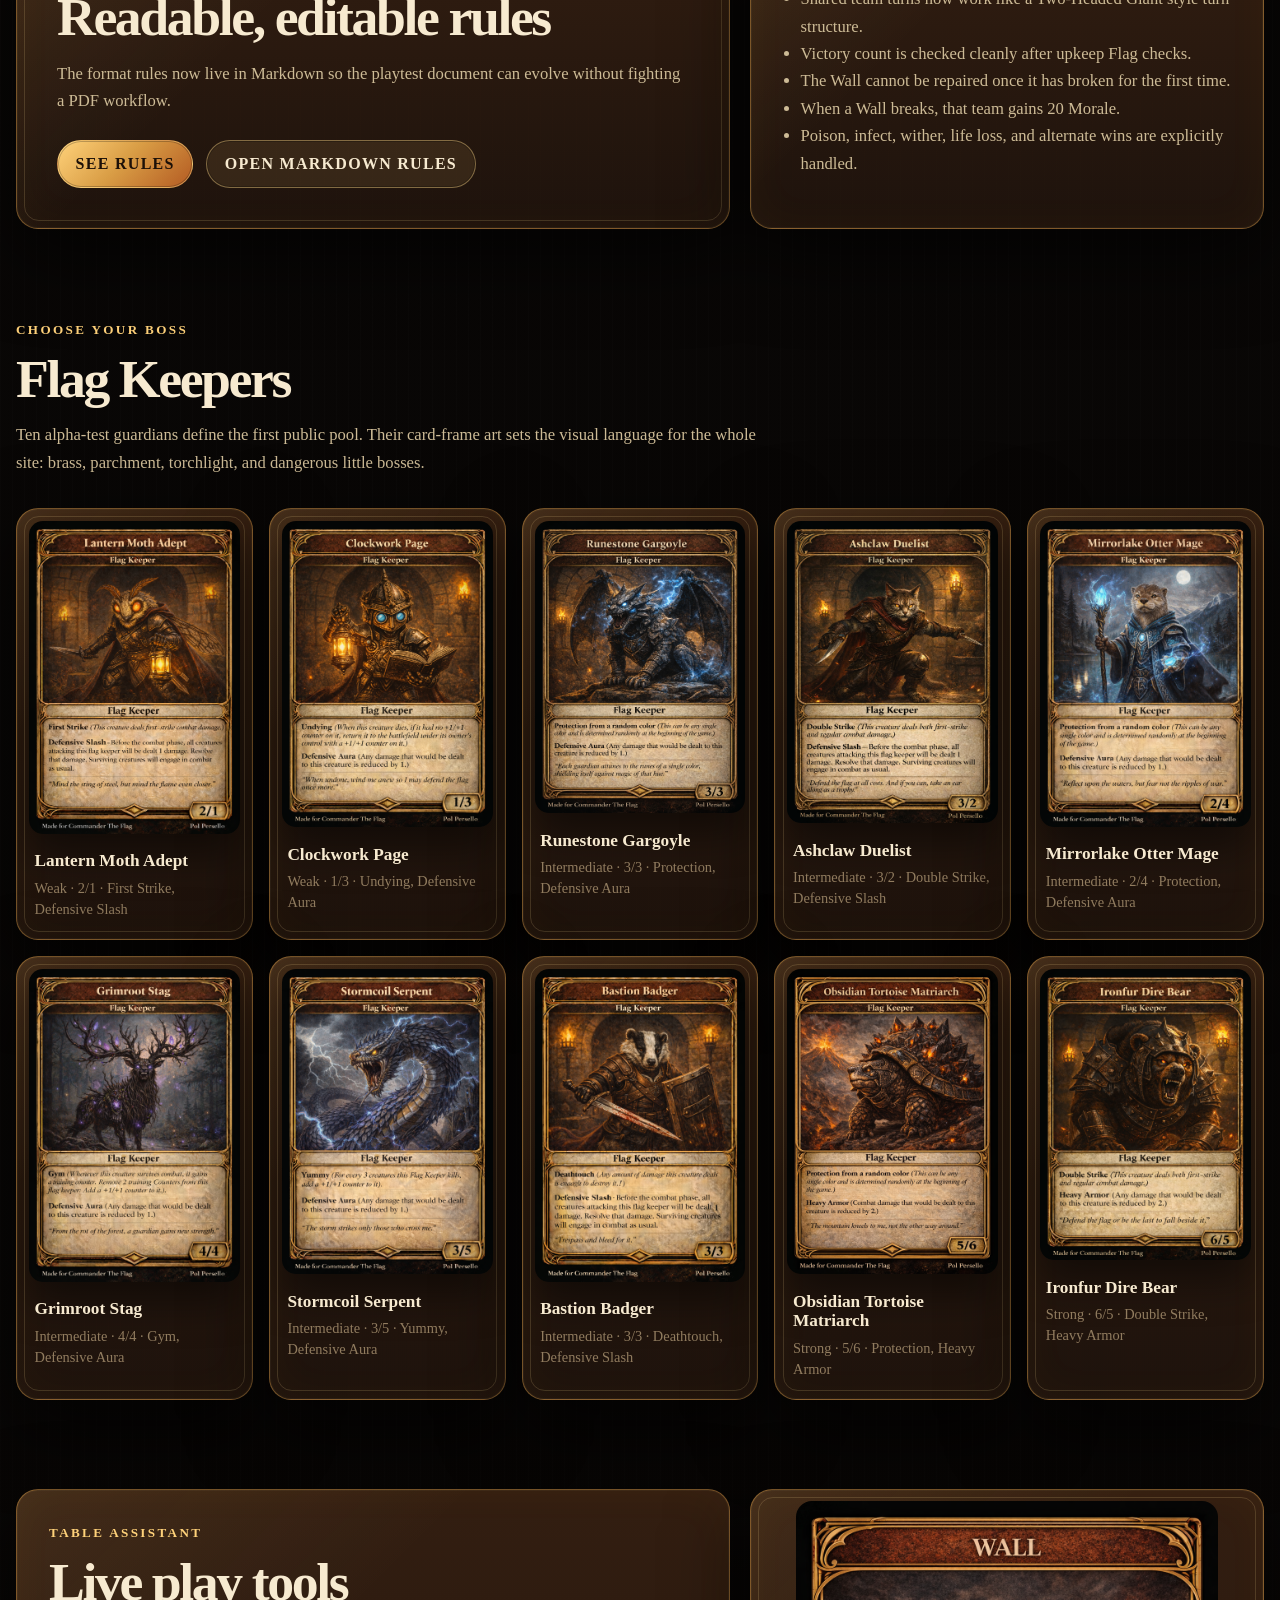
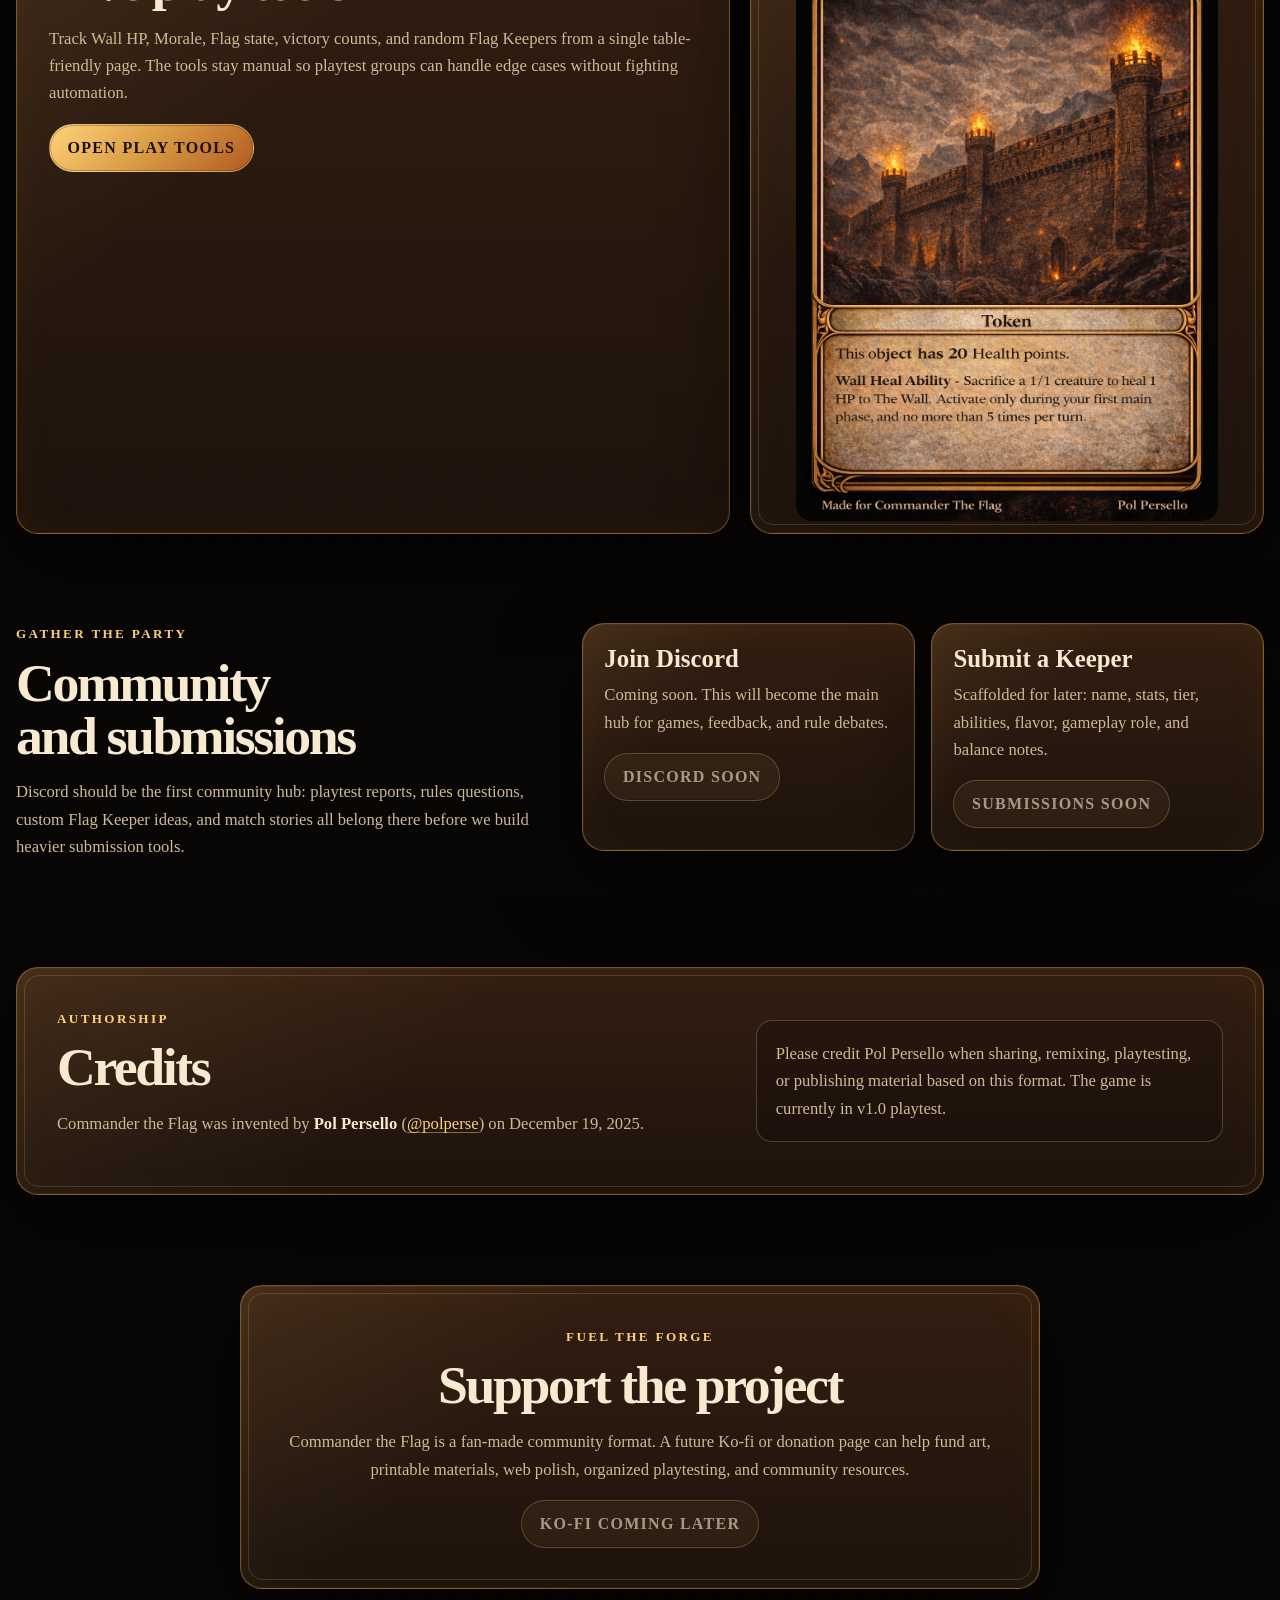
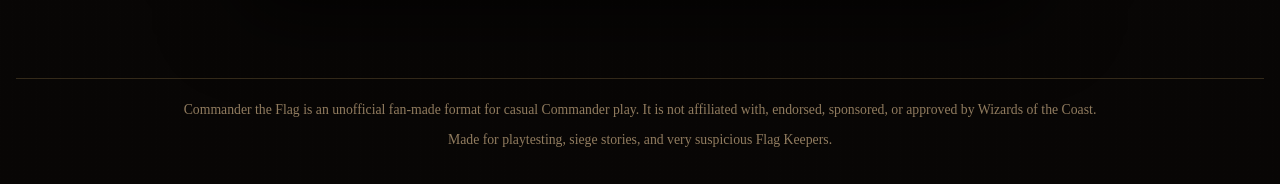
==== commit ce18b805: "agrego favicon" ====
--- a/index.html
+++ b/index.html
@@ -9,6 +9,13 @@
     />
     <meta name="author" content="Pol Persello" />
     <title>Commander the Flag</title>
+    <link rel="icon" type="image/svg+xml" href="/favicon/logo.svg" />
+    <link rel="icon" href="/favicon/favicon.ico" sizes="any" />
+    <link rel="icon" type="image/png" sizes="32x32" href="/favicon/favicon-32x32.png" />
+    <link rel="icon" type="image/png" sizes="16x16" href="/favicon/favicon-16x16.png" />
+    <link rel="apple-touch-icon" sizes="180x180" href="/favicon/apple-touch-icon.png" />
+    <link rel="manifest" href="/favicon/site.webmanifest" />
+    <meta name="theme-color" content="#090706" />
     <link rel="stylesheet" href="styles.css" />
     <script type="application/ld+json">
       {
@@ -45,7 +52,7 @@
 
     <header class="site-header">
       <a class="brand" href="#top" aria-label="Commander the Flag home">
-        <span class="brand-mark">CTF</span>
+        <img class="brand-mark" src="favicon/logo.svg" alt="" width="42" height="42" />
         <span>
           <strong>Commander the Flag</strong>
           <small>v1.0 Playtest</small>
--- a/styles.css
+++ b/styles.css
@@ -115,18 +115,10 @@
 }
 
 .brand-mark {
-  display: grid;
+  display: block;
   width: 2.65rem;
   height: 2.65rem;
-  place-items: center;
-  border: 1px solid rgba(255, 216, 132, 0.55);
-  border-radius: 50%;
-  color: #1b0e08;
-  font-size: 0.82rem;
-  font-weight: 900;
-  letter-spacing: 0.12em;
-  background: radial-gradient(circle at 40% 35%, var(--gold-bright), var(--gold) 55%, var(--copper));
-  box-shadow: 0 0 22px rgba(232, 137, 35, 0.38);
+  flex-shrink: 0;
 }
 
 .brand strong,
